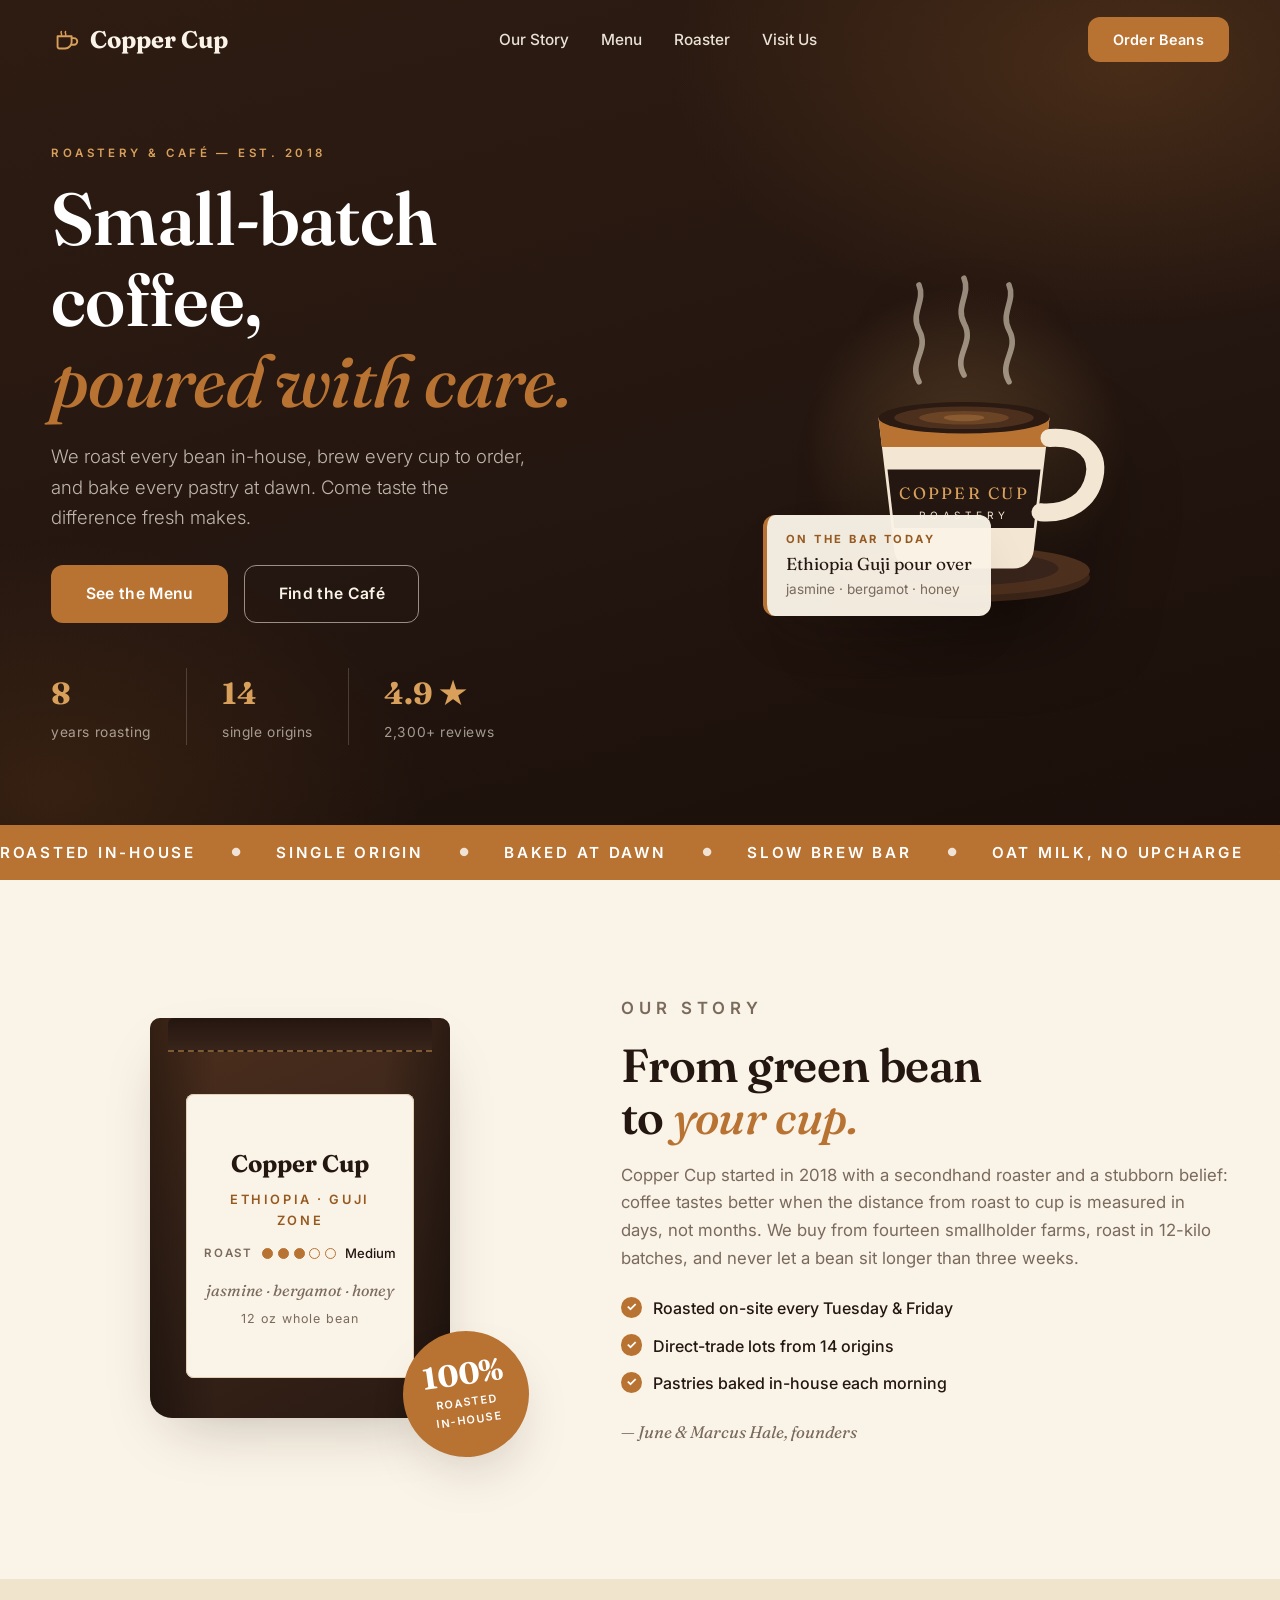
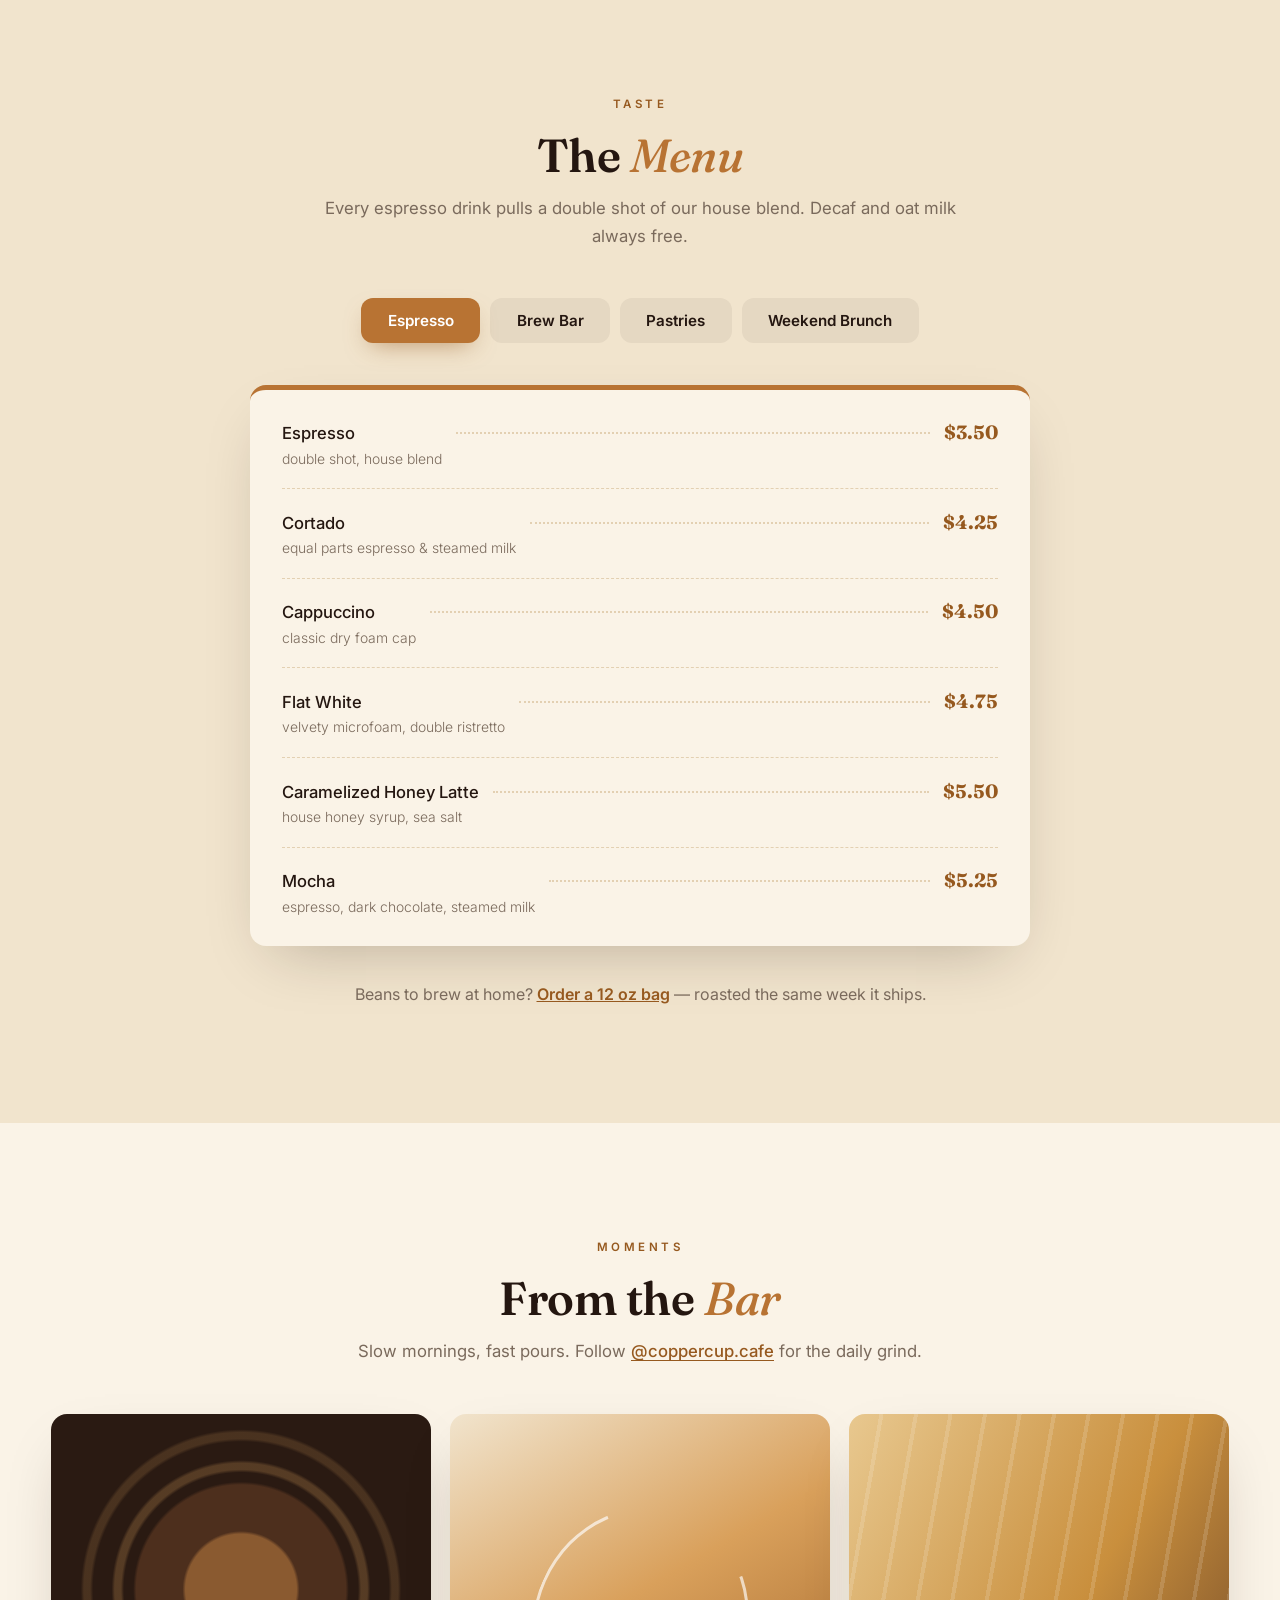
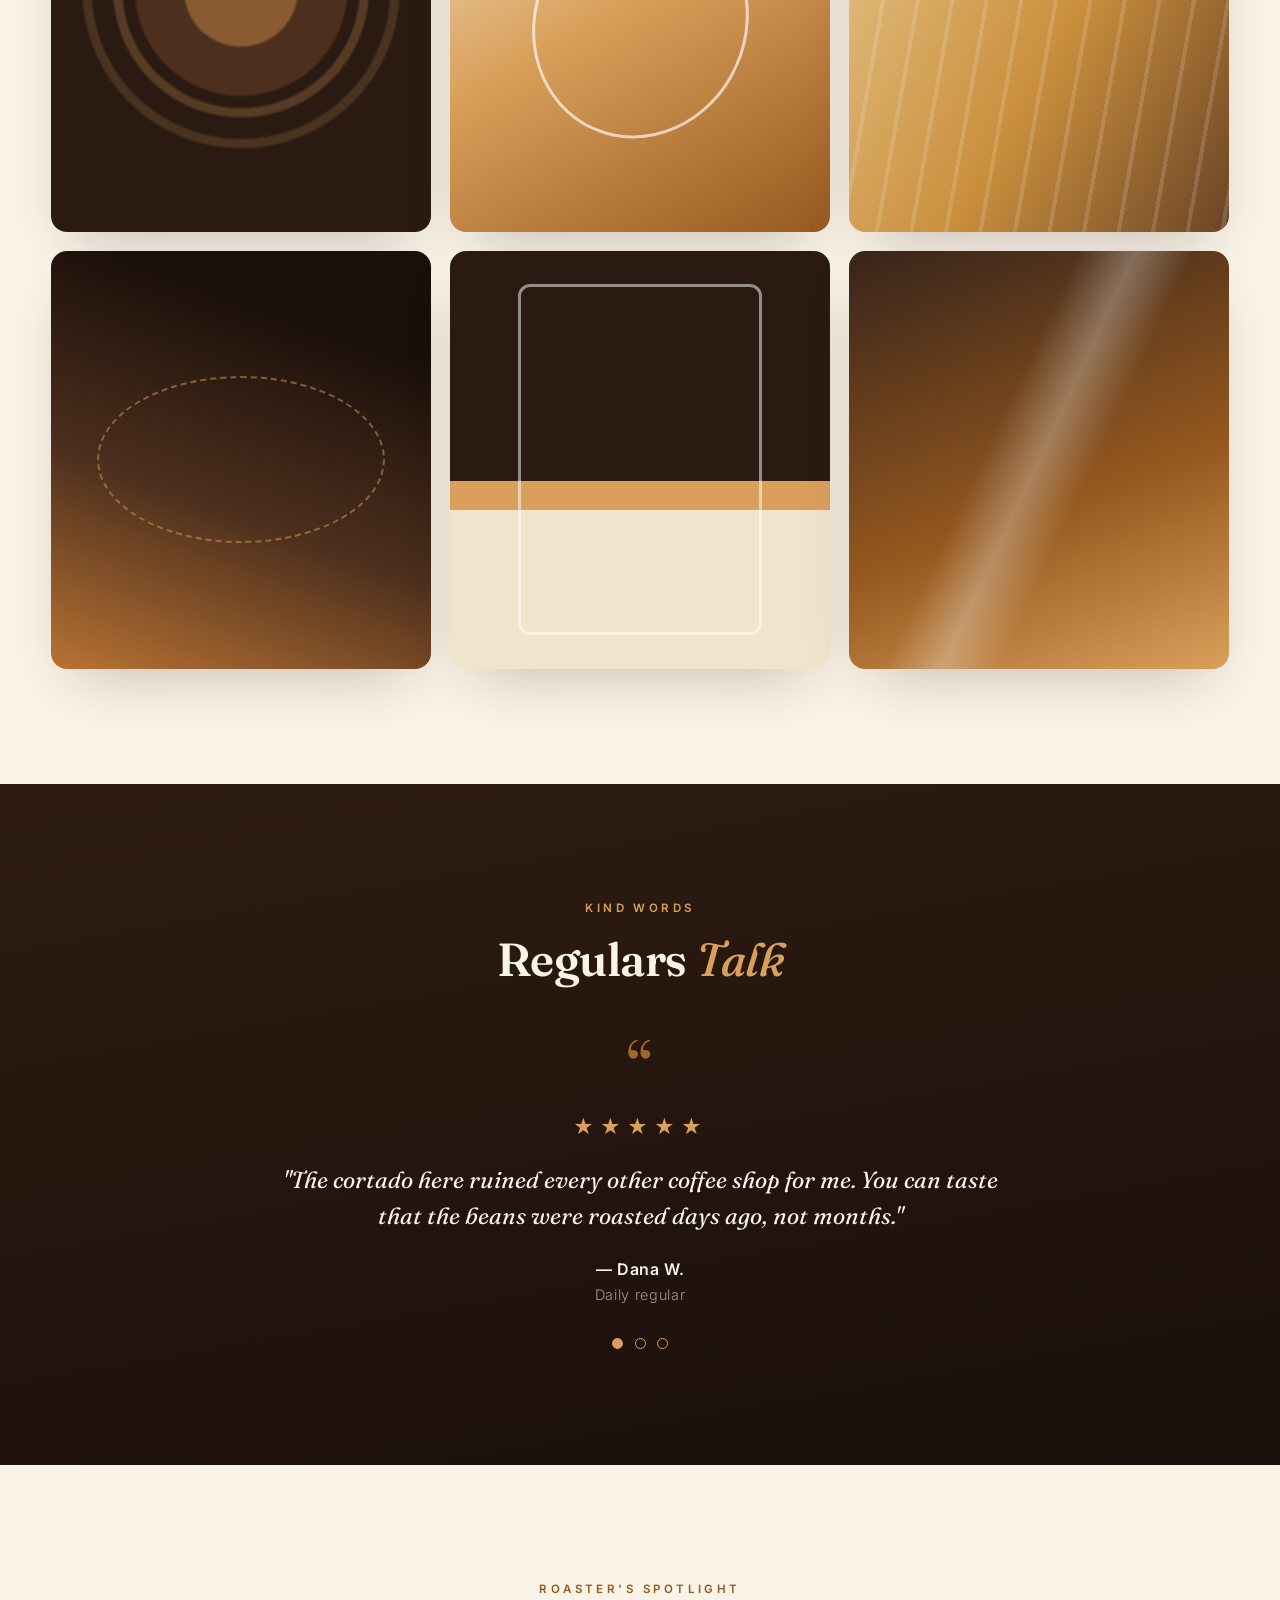
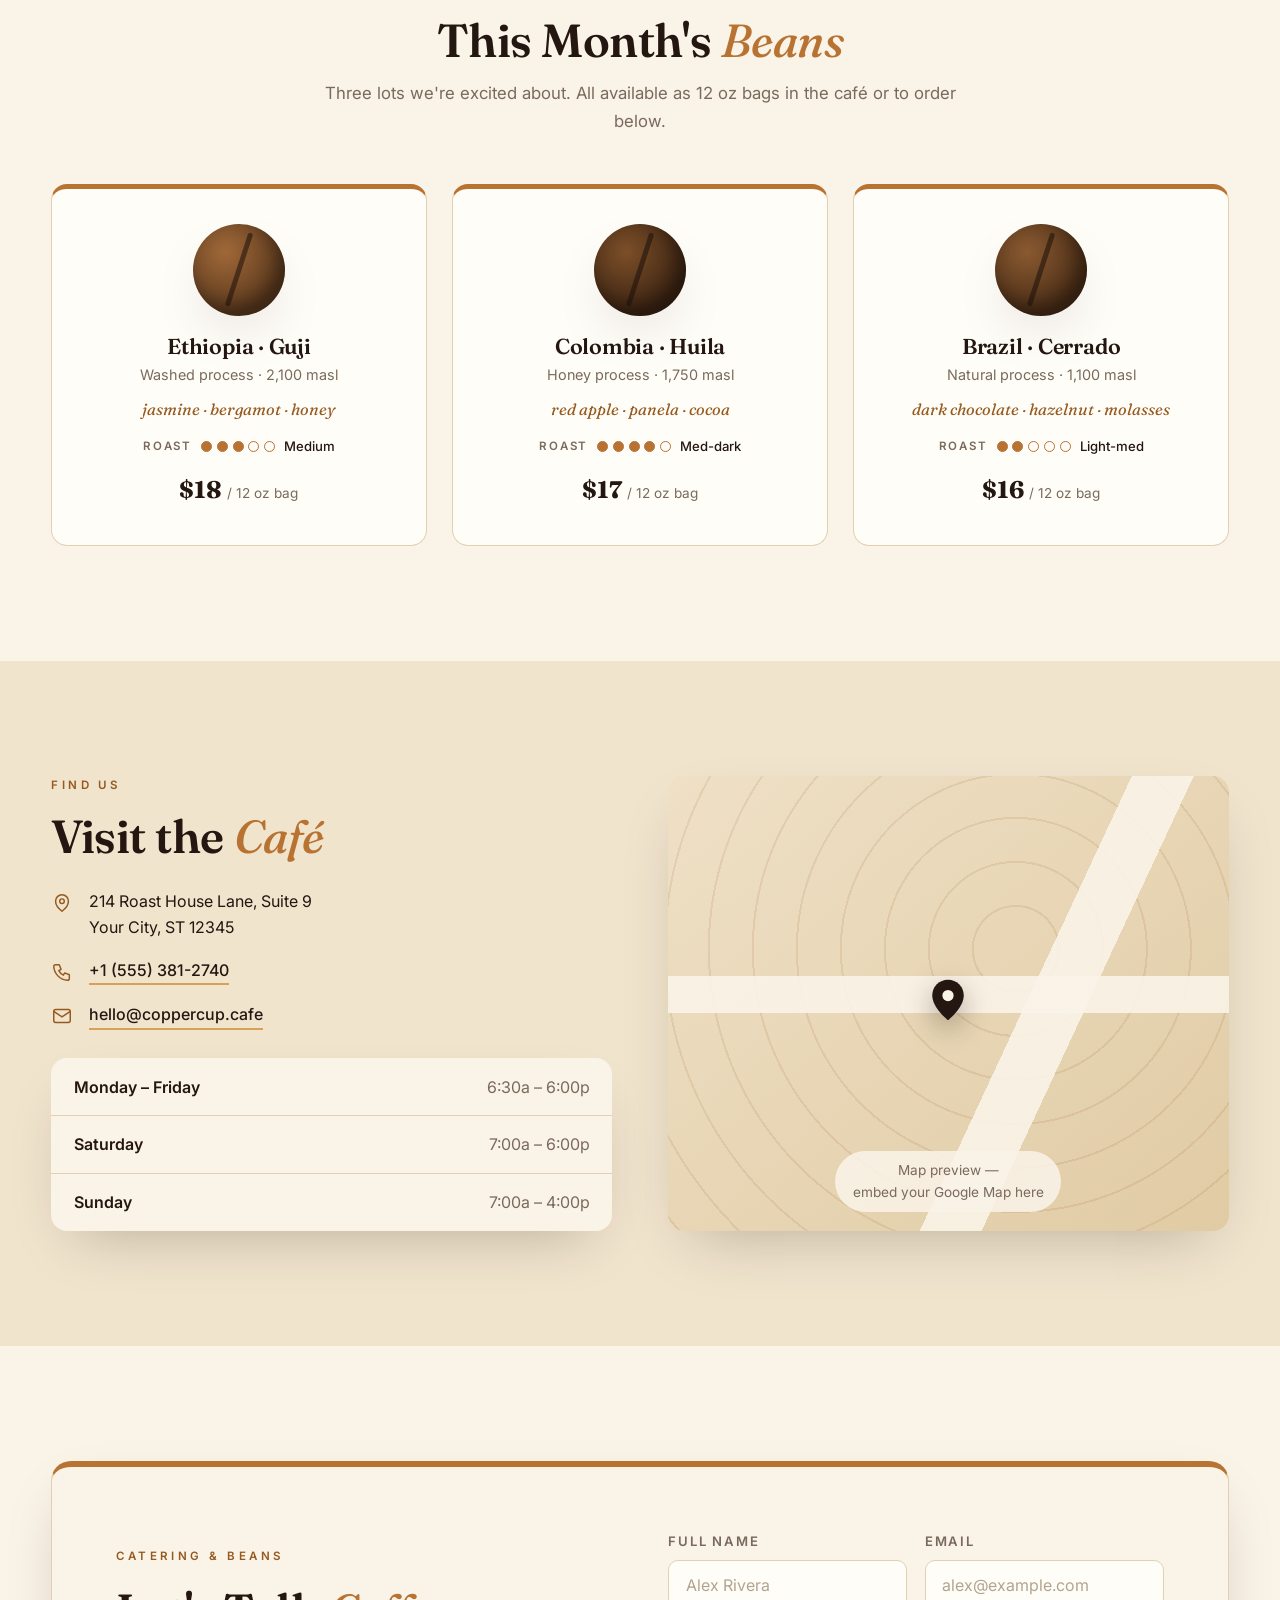
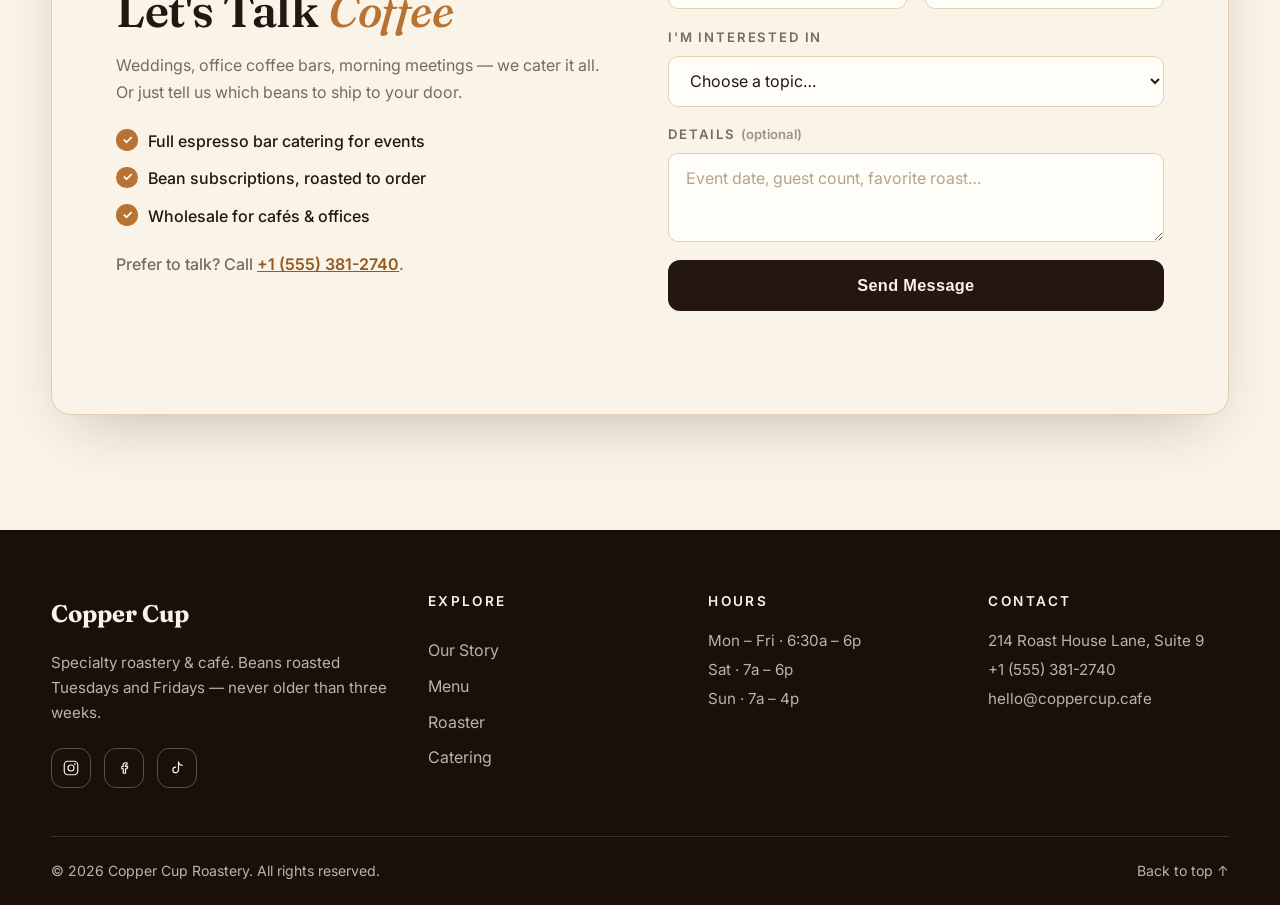
==== copper-cup/index.html @ 171ad955 "Add files via upload" ====
<!DOCTYPE html>
<html lang="en">
<head>
  <meta charset="UTF-8">
  <meta name="viewport" content="width=device-width, initial-scale=1.0">
  <title>Copper Cup — Specialty Coffee Roasters</title>
  <meta name="description" content="Copper Cup — small-batch roasted coffee, slow brew bar, and fresh pastries. Visit us downtown or order beans to brew at home.">

  <!-- ============================================================
       ★ COPPER CUP TEMPLATE — QUICK CUSTOMIZATION ★
       ------------------------------------------------------------
       1. CAFÉ NAME ......: search for "Copper Cup" and replace
       2. PHONE ..........: search for "+1 (555) 381-2740"
       3. EMAIL ..........: search for "hello@coppercup.cafe"
       4. ADDRESS ........: search for "214 Roast House Lane"
       5. HOURS ..........: edit the "Visit Us" section below
       6. MENU & PRICES ..: edit the "Menu" section below
       7. COLORS & FONTS .: edit the :root variables in styles.css
       8. CONTACT FORM ...: point the form to Formspree/Basin —
                           see the comment above the <form> tag
       ============================================================ -->

  <link rel="preconnect" href="https://fonts.googleapis.com">
  <link rel="preconnect" href="https://fonts.gstatic.com" crossorigin>
  <link href="https://fonts.googleapis.com/css2?family=Fraunces:ital,opsz,wght@0,9..144,400;0,9..144,500;0,9..144,600;0,9..144,700;1,9..144,400;1,9..144,500&family=Inter:wght@300;400;500;600&display=swap" rel="stylesheet">
  <link rel="stylesheet" href="styles.css">
</head>
<body>

  <!-- ======================= HEADER ======================= -->
  <header class="site-header" id="siteHeader">
    <div class="container header-inner">
      <a href="#top" class="logo" aria-label="Copper Cup home">
        <svg class="logo-mark" viewBox="0 0 32 32" fill="none" aria-hidden="true">
          <path d="M7 12h15v6a7 7 0 0 1-7 7H9a2 2 0 0 1-2-2v-11z" stroke="currentColor" stroke-width="2" stroke-linejoin="round"/>
          <path d="M22 14h2.5a3.5 3.5 0 0 1 0 7H22" stroke="currentColor" stroke-width="2" stroke-linecap="round"/>
          <path d="M11 7c-1.2 1.4 1.2 2.4 0 3.8M15.5 7c-1.2 1.4 1.2 2.4 0 3.8" stroke="currentColor" stroke-width="1.6" stroke-linecap="round"/>
        </svg>
        <span>Copper Cup</span>
      </a>
      <nav class="main-nav" aria-label="Primary">
        <a href="#story">Our Story</a>
        <a href="#menu">Menu</a>
        <a href="#roast">Roaster</a>
        <a href="#visit">Visit Us</a>
      </nav>
      <div class="header-actions">
        <a class="btn btn-small btn-copper" href="#catering">Order Beans</a>
        <button class="nav-toggle" id="navToggle" aria-label="Open menu" aria-expanded="false">
          <span></span><span></span><span></span>
        </button>
      </div>
    </div>
    <nav class="mobile-nav" id="mobileNav" aria-label="Mobile">
      <a href="#story">Our Story</a>
      <a href="#menu">Menu</a>
      <a href="#roast">Roaster</a>
      <a href="#visit">Visit Us</a>
      <a class="btn btn-copper" href="#catering">Order Beans</a>
    </nav>
  </header>

  <main id="top">

    <!-- ======================= HERO ======================= -->
    <section class="hero">
      <div class="container hero-grid">
        <div class="hero-copy reveal">
          <p class="eyebrow">Roastery &amp; Café — Est. 2018</p>
          <h1>Small-batch coffee,<br><em>poured with care.</em></h1>
          <p class="lede">We roast every bean in-house, brew every cup to order, and bake every pastry at dawn. Come taste the difference fresh makes.</p>
          <div class="hero-ctas">
            <a class="btn btn-copper" href="#menu">See the Menu</a>
            <a class="btn btn-outline" href="#visit">Find the Café</a>
          </div>
          <ul class="hero-stats">
            <li><strong>8</strong><span>years roasting</span></li>
            <li><strong>14</strong><span>single origins</span></li>
            <li><strong>4.9 ★</strong><span>2,300+ reviews</span></li>
          </ul>
        </div>
        <div class="hero-visual reveal" aria-hidden="true">
          <div class="cup-stage">
            <div class="cup-glow"></div>
            <svg class="cup-svg" viewBox="0 0 320 340" fill="none">
              <!-- steam -->
              <g class="steam" stroke="#f3e7d3" stroke-width="5" stroke-linecap="round" opacity="0.55">
                <path class="steam-1" d="M120 118 c -10 -18 10 -28 0 -46 c -8 -15 6 -26 0 -40"/>
                <path class="steam-2" d="M160 112 c -10 -18 10 -28 0 -46 c -8 -15 6 -26 0 -40"/>
                <path class="steam-3" d="M200 118 c -10 -18 10 -28 0 -46 c -8 -15 6 -26 0 -40"/>
              </g>
              <!-- saucer -->
              <ellipse cx="160" cy="292" rx="112" ry="22" fill="#3a2417"/>
              <ellipse cx="160" cy="286" rx="112" ry="22" fill="#4d2f1d"/>
              <ellipse cx="160" cy="284" rx="84" ry="15" fill="#38241a"/>
              <!-- cup body -->
              <path d="M84 150 h152 l-14 118 a18 18 0 0 1 -18 16 h-88 a18 18 0 0 1 -18 -16 z" fill="#f3e7d3"/>
              <path d="M84 150 h152 l-3 26 h-146 z" fill="#b87333"/>
              <!-- cup sleeve label -->
              <path d="M92 196 h136 l-6 52 h-124 z" fill="#241610"/>
              <text x="160" y="222" text-anchor="middle" fill="#d9a05b" font-family="Fraunces, serif" font-size="14.5" letter-spacing="2">COPPER CUP</text>
              <text x="160" y="240" text-anchor="middle" fill="#f3e7d3" font-family="Inter, sans-serif" font-size="9" letter-spacing="4">ROASTERY</text>
              <!-- handle -->
              <path d="M236 168 c 30 -2 44 14 40 34 c -4 22 -24 34 -48 32" stroke="#f3e7d3" stroke-width="16" stroke-linecap="round"/>
              <!-- coffee surface -->
              <ellipse cx="160" cy="150" rx="76" ry="14" fill="#2a1a12"/>
              <ellipse cx="160" cy="150" rx="62" ry="10" fill="#4d2f1d"/>
              <ellipse cx="160" cy="150" rx="40" ry="6" fill="#6b4426"/>
              <ellipse cx="160" cy="150" rx="18" ry="3" fill="#8a5a30"/>
            </svg>
            <div class="cup-card">
              <p class="cup-card-title">On the bar today</p>
              <p class="cup-card-text">Ethiopia Guji pour over<br><span>jasmine · bergamot · honey</span></p>
            </div>
          </div>
        </div>
      </div>
    </section>

    <!-- ======================= MARQUEE ======================= -->
    <div class="marquee" aria-hidden="true">
      <div class="marquee-track">
        <span>Roasted In-House</span><i>●</i><span>Single Origin</span><i>●</i><span>Baked at Dawn</span><i>●</i><span>Slow Brew Bar</span><i>●</i><span>Oat Milk, No Upcharge</span><i>●</i><span>Free Wi-Fi</span><i>●</i>
        <span>Roasted In-House</span><i>●</i><span>Single Origin</span><i>●</i><span>Baked at Dawn</span><i>●</i><span>Slow Brew Bar</span><i>●</i><span>Oat Milk, No Upcharge</span><i>●</i><span>Free Wi-Fi</span><i>●</i>
      </div>
    </div>

    <!-- ======================= STORY ======================= -->
    <section class="section story" id="story">
      <div class="container story-grid">
        <div class="story-visual reveal" aria-hidden="true">
          <!-- Pure-CSS coffee bag -->
          <div class="bag">
            <div class="bag-fold"></div>
            <div class="bag-label">
              <p class="bag-brand">Copper Cup</p>
              <p class="bag-origin">Ethiopia · Guji Zone</p>
              <div class="roast-meter" aria-hidden="true">
                <span class="rm-label">Roast</span>
                <span class="rm-dots"><i class="on"></i><i class="on"></i><i class="on"></i><i></i><i></i></span>
                <span class="rm-value">Medium</span>
              </div>
              <p class="bag-notes">jasmine · bergamot · honey</p>
              <p class="bag-weight">12 oz whole bean</p>
            </div>
          </div>
          <div class="story-stamp">
            <span class="stamp-num">100%</span>
            <span class="stamp-text">roasted<br>in-house</span>
          </div>
        </div>
        <div class="story-copy reveal">
          <p class="eyebrow">Our Story</p>
          <h2>From green bean<br>to <em>your cup.</em></h2>
          <p>Copper Cup started in 2018 with a secondhand roaster and a stubborn belief: coffee tastes better when the distance from roast to cup is measured in days, not months. We buy from fourteen smallholder farms, roast in 12-kilo batches, and never let a bean sit longer than three weeks.</p>
          <ul class="check-list">
            <li>Roasted on-site every Tuesday &amp; Friday</li>
            <li>Direct-trade lots from 14 origins</li>
            <li>Pastries baked in-house each morning</li>
          </ul>
          <p class="signature">— June &amp; Marcus Hale, founders</p>
        </div>
      </div>
    </section>

    <!-- ======================= MENU ======================= -->
    <section class="section menu" id="menu">
      <div class="container">
        <div class="section-head reveal">
          <p class="eyebrow">Taste</p>
          <h2>The <em>Menu</em></h2>
          <p class="section-sub">Every espresso drink pulls a double shot of our house blend. Decaf and oat milk always free.</p>
        </div>

        <div class="tabs reveal" role="tablist" aria-label="Menu categories">
          <button class="tab active" role="tab" aria-selected="true" data-tab="espresso">Espresso</button>
          <button class="tab" role="tab" aria-selected="false" data-tab="brew">Brew Bar</button>
          <button class="tab" role="tab" aria-selected="false" data-tab="pastries">Pastries</button>
          <button class="tab" role="tab" aria-selected="false" data-tab="brunch">Weekend Brunch</button>
        </div>

        <div class="tab-panels reveal">
          <div class="tab-panel active" id="panel-espresso" role="tabpanel">
            <ul class="price-list">
              <li><span class="pl-name">Espresso <small>double shot, house blend</small></span><span class="pl-dots"></span><span class="pl-price">$3.50</span></li>
              <li><span class="pl-name">Cortado <small>equal parts espresso &amp; steamed milk</small></span><span class="pl-dots"></span><span class="pl-price">$4.25</span></li>
              <li><span class="pl-name">Cappuccino <small>classic dry foam cap</small></span><span class="pl-dots"></span><span class="pl-price">$4.50</span></li>
              <li><span class="pl-name">Flat White <small>velvety microfoam, double ristretto</small></span><span class="pl-dots"></span><span class="pl-price">$4.75</span></li>
              <li><span class="pl-name">Caramelized Honey Latte <small>house honey syrup, sea salt</small></span><span class="pl-dots"></span><span class="pl-price">$5.50</span></li>
              <li><span class="pl-name">Mocha <small>espresso, dark chocolate, steamed milk</small></span><span class="pl-dots"></span><span class="pl-price">$5.25</span></li>
            </ul>
          </div>
          <div class="tab-panel" id="panel-brew" role="tabpanel">
            <ul class="price-list">
              <li><span class="pl-name">Pour Over <small>V60, single origin of the day</small></span><span class="pl-dots"></span><span class="pl-price">$5.00</span></li>
              <li><span class="pl-name">Chemex for Two <small>brewed tableside, serves two</small></span><span class="pl-dots"></span><span class="pl-price">$9.00</span></li>
              <li><span class="pl-name">Cold Brew <small>18-hour steep, served over ice</small></span><span class="pl-dots"></span><span class="pl-price">$4.75</span></li>
              <li><span class="pl-name">Nitro Cold Brew <small>cascading, creamy, no ice needed</small></span><span class="pl-dots"></span><span class="pl-price">$5.50</span></li>
              <li><span class="pl-name">French Press <small>full immersion, 12 oz</small></span><span class="pl-dots"></span><span class="pl-price">$6.00</span></li>
              <li><span class="pl-name">Espresso Tonic <small>double shot over artisan tonic</small></span><span class="pl-dots"></span><span class="pl-price">$5.75</span></li>
            </ul>
          </div>
          <div class="tab-panel" id="panel-pastries" role="tabpanel">
            <ul class="price-list">
              <li><span class="pl-name">Butter Croissant <small>laminated over three days</small></span><span class="pl-dots"></span><span class="pl-price">$3.75</span></li>
              <li><span class="pl-name">Cardamom Morning Bun <small>orange glaze</small></span><span class="pl-dots"></span><span class="pl-price">$4.50</span></li>
              <li><span class="pl-name">Espresso Brownie <small>made with today's roast</small></span><span class="pl-dots"></span><span class="pl-price">$4.25</span></li>
              <li><span class="pl-name">Banana Espresso Bread <small>toasted, salted butter</small></span><span class="pl-dots"></span><span class="pl-price">$3.50</span></li>
              <li><span class="pl-name">Ham &amp; Gruyère Croissant <small>warm from the oven</small></span><span class="pl-dots"></span><span class="pl-price">$6.25</span></li>
              <li><span class="pl-name">Seasonal Galette <small>ask what's baking today</small></span><span class="pl-dots"></span><span class="pl-price">$5.00</span></li>
            </ul>
          </div>
          <div class="tab-panel" id="panel-brunch" role="tabpanel">
            <ul class="price-list">
              <li><span class="pl-name">Shakshuka <small>baked eggs, harissa tomato, sourdough</small></span><span class="pl-dots"></span><span class="pl-price">$12.50</span></li>
              <li><span class="pl-name">Ricotta Hotcakes <small>whipped ricotta, hot honey</small></span><span class="pl-dots"></span><span class="pl-price">$11.00</span></li>
              <li><span class="pl-name">Chilaquiles <small>salsa roja, fried eggs, crema</small></span><span class="pl-dots"></span><span class="pl-price">$12.00</span></li>
              <li><span class="pl-name">Avocado Toast <small>sourdough, chili crunch, lime</small></span><span class="pl-dots"></span><span class="pl-price">$10.50</span></li>
              <li><span class="pl-name">Breakfast Burrito <small>egg, potato, cheddar, salsa</small></span><span class="pl-dots"></span><span class="pl-price">$9.75</span></li>
              <li><span class="pl-name">Granola Bowl <small>house granola, yogurt, fruit</small></span><span class="pl-dots"></span><span class="pl-price">$8.50</span></li>
            </ul>
            <p class="panel-note">Brunch served Saturday &amp; Sunday, 8a – 2p.</p>
          </div>
        </div>

        <p class="menu-note reveal">Beans to brew at home? <a href="#catering">Order a 12 oz bag</a> — roasted the same week it ships.</p>
      </div>
    </section>

    <!-- ======================= GALLERY ======================= -->
    <section class="section gallery" id="gallery">
      <div class="container">
        <div class="section-head reveal">
          <p class="eyebrow">Moments</p>
          <h2>From the <em>Bar</em></h2>
          <p class="section-sub">Slow mornings, fast pours. Follow <a href="#" class="inline-link">@coppercup.cafe</a> for the daily grind.</p>
        </div>
        <div class="gallery-grid reveal">
          <figure class="g-tile g-1"><figcaption>Pour Over</figcaption></figure>
          <figure class="g-tile g-2"><figcaption>Latte Art</figcaption></figure>
          <figure class="g-tile g-3"><figcaption>Fresh Croissants</figcaption></figure>
          <figure class="g-tile g-4"><figcaption>Roast Day</figcaption></figure>
          <figure class="g-tile g-5"><figcaption>Cold Brew</figcaption></figure>
          <figure class="g-tile g-6"><figcaption>Morning Rush</figcaption></figure>
        </div>
        <!-- TIP: replace the gradient tiles above with your own photos:
             <figure class="g-tile"><img src="images/bar-1.jpg" alt="..."><figcaption>...</figcaption></figure> -->
      </div>
    </section>

    <!-- ======================= TESTIMONIALS ======================= -->
    <section class="section reviews" id="reviews">
      <div class="container">
        <div class="section-head reveal">
          <p class="eyebrow">Kind Words</p>
          <h2>Regulars <em>Talk</em></h2>
        </div>
        <div class="slider reveal" id="reviewSlider">
          <div class="slides">
            <blockquote class="slide active">
              <div class="stars" aria-label="5 out of 5 stars">★★★★★</div>
              <p>"The cortado here ruined every other coffee shop for me. You can taste that the beans were roasted days ago, not months."</p>
              <footer>— Dana W. <span>Daily regular</span></footer>
            </blockquote>
            <blockquote class="slide">
              <div class="stars" aria-label="5 out of 5 stars">★★★★★</div>
              <p>"I wrote half my thesis at the corner table. Fast wifi, outlets everywhere, and the cardamom morning bun is a religious experience."</p>
              <footer>— Priya N. <span>Corner-table scholar</span></footer>
            </blockquote>
            <blockquote class="slide">
              <div class="stars" aria-label="5 out of 5 stars">★★★★★</div>
              <p>"Ordered beans for home and they arrived still smelling like the roastery. My V60 has never been happier."</p>
              <footer>— Marcus T. <span>Bean subscriber</span></footer>
            </blockquote>
          </div>
          <div class="slider-dots" role="tablist" aria-label="Choose review">
            <button class="dot active" data-slide="0" aria-label="Review 1"></button>
            <button class="dot" data-slide="1" aria-label="Review 2"></button>
            <button class="dot" data-slide="2" aria-label="Review 3"></button>
          </div>
        </div>
      </div>
    </section>

    <!-- ======================= ROASTER SPOTLIGHT ======================= -->
    <section class="section roast" id="roast">
      <div class="container">
        <div class="section-head reveal">
          <p class="eyebrow">Roaster's Spotlight</p>
          <h2>This Month's <em>Beans</em></h2>
          <p class="section-sub">Three lots we're excited about. All available as 12 oz bags in the café or to order below.</p>
        </div>
        <div class="roast-grid reveal">
          <article class="roast-card">
            <div class="bean b-1" aria-hidden="true"></div>
            <h3>Ethiopia · Guji</h3>
            <p class="origin">Washed process · 2,100 masl</p>
            <p class="notes">jasmine · bergamot · honey</p>
            <div class="roast-meter">
              <span class="rm-label">Roast</span>
              <span class="rm-dots"><i class="on"></i><i class="on"></i><i class="on"></i><i></i><i></i></span>
              <span class="rm-value">Medium</span>
            </div>
            <p class="bag-price">$18 <span>/ 12 oz bag</span></p>
          </article>
          <article class="roast-card">
            <div class="bean b-2" aria-hidden="true"></div>
            <h3>Colombia · Huila</h3>
            <p class="origin">Honey process · 1,750 masl</p>
            <p class="notes">red apple · panela · cocoa</p>
            <div class="roast-meter">
              <span class="rm-label">Roast</span>
              <span class="rm-dots"><i class="on"></i><i class="on"></i><i class="on"></i><i class="on"></i><i></i></span>
              <span class="rm-value">Med-dark</span>
            </div>
            <p class="bag-price">$17 <span>/ 12 oz bag</span></p>
          </article>
          <article class="roast-card">
            <div class="bean b-3" aria-hidden="true"></div>
            <h3>Brazil · Cerrado</h3>
            <p class="origin">Natural process · 1,100 masl</p>
            <p class="notes">dark chocolate · hazelnut · molasses</p>
            <div class="roast-meter">
              <span class="rm-label">Roast</span>
              <span class="rm-dots"><i class="on"></i><i class="on"></i><i></i><i></i><i></i></span>
              <span class="rm-value">Light-med</span>
            </div>
            <p class="bag-price">$16 <span>/ 12 oz bag</span></p>
          </article>
        </div>
      </div>
    </section>

    <!-- ======================= VISIT ======================= -->
    <section class="section visit" id="visit">
      <div class="container visit-grid">
        <div class="visit-info reveal">
          <p class="eyebrow">Find Us</p>
          <h2>Visit the <em>Café</em></h2>
          <ul class="contact-list">
            <li>
              <svg viewBox="0 0 24 24" fill="none" aria-hidden="true"><path d="M12 21s-7-5.5-7-11a7 7 0 1 1 14 0c0 5.5-7 11-7 11z" stroke="currentColor" stroke-width="1.6"/><circle cx="12" cy="10" r="2.5" stroke="currentColor" stroke-width="1.6"/></svg>
              <span>214 Roast House Lane, Suite 9<br>Your City, ST 12345</span>
            </li>
            <li>
              <svg viewBox="0 0 24 24" fill="none" aria-hidden="true"><path d="M5 4h4l2 5-2.5 1.5a11 11 0 0 0 5 5L15 13l5 2v4a2 2 0 0 1-2 2A16 16 0 0 1 3 6a2 2 0 0 1 2-2z" stroke="currentColor" stroke-width="1.6" stroke-linejoin="round"/></svg>
              <a href="tel:+15553812740">+1 (555) 381-2740</a>
            </li>
            <li>
              <svg viewBox="0 0 24 24" fill="none" aria-hidden="true"><rect x="3" y="5" width="18" height="14" rx="2" stroke="currentColor" stroke-width="1.6"/><path d="m3 7 9 6 9-6" stroke="currentColor" stroke-width="1.6"/></svg>
              <a href="mailto:hello@coppercup.cafe">hello@coppercup.cafe</a>
            </li>
          </ul>
          <table class="hours">
            <tbody>
              <tr><th>Monday – Friday</th><td>6:30a – 6:00p</td></tr>
              <tr><th>Saturday</th><td>7:00a – 6:00p</td></tr>
              <tr><th>Sunday</th><td>7:00a – 4:00p</td></tr>
            </tbody>
          </table>
        </div>
        <div class="visit-map reveal" aria-hidden="true">
          <!-- TO EMBED A REAL MAP: replace this div with your Google Maps embed:
               <iframe src="https://www.google.com/maps/embed?..." ...></iframe> -->
          <div class="map-faux">
            <div class="map-pin">
              <svg viewBox="0 0 24 24" fill="none"><path d="M12 21s-7-5.5-7-11a7 7 0 1 1 14 0c0 5.5-7 11-7 11z" fill="#241610"/><circle cx="12" cy="10" r="2.5" fill="#faf3e7"/></svg>
            </div>
            <p>Map preview —<br>embed your Google Map here</p>
          </div>
        </div>
      </div>
    </section>

    <!-- ======================= CATERING / CONTACT ======================= -->
    <section class="section catering" id="catering">
      <div class="container catering-card reveal">
        <div class="catering-copy">
          <p class="eyebrow">Catering &amp; Beans</p>
          <h2>Let's Talk <em>Coffee</em></h2>
          <p>Weddings, office coffee bars, morning meetings — we cater it all. Or just tell us which beans to ship to your door.</p>
          <ul class="check-list">
            <li>Full espresso bar catering for events</li>
            <li>Bean subscriptions, roasted to order</li>
            <li>Wholesale for cafés &amp; offices</li>
          </ul>
          <p class="catering-phone">Prefer to talk? Call <a href="tel:+15553812740">+1 (555) 381-2740</a>.</p>
        </div>
        <!-- TO MAKE THIS FORM SEND EMAIL: create a free form endpoint at
             https://formspree.io or https://usebasin.com, then change the
             <form> tag to: <form action="https://formspree.io/f/YOUR_ID" method="POST"> -->
        <form class="catering-form" id="cateringForm" novalidate>
          <div class="field-row">
            <div class="field">
              <label for="fName">Full name</label>
              <input id="fName" name="name" type="text" placeholder="Alex Rivera" required>
            </div>
            <div class="field">
              <label for="fEmail">Email</label>
              <input id="fEmail" name="email" type="email" placeholder="alex@example.com" required>
            </div>
          </div>
          <div class="field">
            <label for="fTopic">I'm interested in</label>
            <select id="fTopic" name="topic" required>
              <option value="" disabled selected>Choose a topic…</option>
              <option>Event catering</option>
              <option>Bean subscription</option>
              <option>Wholesale</option>
              <option>Just saying hi</option>
            </select>
          </div>
          <div class="field">
            <label for="fDetails">Details <span class="opt">(optional)</span></label>
            <textarea id="fDetails" name="details" rows="3" placeholder="Event date, guest count, favorite roast…"></textarea>
          </div>
          <button class="btn btn-espresso" type="submit">Send Message</button>
          <p class="form-msg" id="formMsg" role="status"></p>
        </form>
      </div>
    </section>

  </main>

  <!-- ======================= FOOTER ======================= -->
  <footer class="site-footer">
    <div class="container footer-grid">
      <div class="footer-brand">
        <a href="#top" class="logo"><span>Copper Cup</span></a>
        <p>Specialty roastery &amp; café. Beans roasted Tuesdays and Fridays — never older than three weeks.</p>
        <div class="socials">
          <a href="#" aria-label="Instagram"><svg viewBox="0 0 24 24" fill="none"><rect x="3" y="3" width="18" height="18" rx="5" stroke="currentColor" stroke-width="1.6"/><circle cx="12" cy="12" r="4" stroke="currentColor" stroke-width="1.6"/><circle cx="17.2" cy="6.8" r="1.2" fill="currentColor"/></svg></a>
          <a href="#" aria-label="Facebook"><svg viewBox="0 0 24 24" fill="none"><path d="M14 8h2V5h-2a3 3 0 0 0-3 3v2H9v3h2v6h3v-6h2l1-3h-3V8.5c0-.3.2-.5.5-.5z" stroke="currentColor" stroke-width="1.6" stroke-linejoin="round"/></svg></a>
          <a href="#" aria-label="TikTok"><svg viewBox="0 0 24 24" fill="none"><path d="M14 4v10.5a3.75 3.75 0 1 1-3.75-3.75" stroke="currentColor" stroke-width="1.6" stroke-linecap="round"/><path d="M14 4c.4 2.6 2 4.3 4.8 4.5" stroke="currentColor" stroke-width="1.6" stroke-linecap="round"/></svg></a>
        </div>
      </div>
      <nav class="footer-nav" aria-label="Footer">
        <h4>Explore</h4>
        <a href="#story">Our Story</a>
        <a href="#menu">Menu</a>
        <a href="#roast">Roaster</a>
        <a href="#catering">Catering</a>
      </nav>
      <div class="footer-hours">
        <h4>Hours</h4>
        <p>Mon – Fri · 6:30a – 6p<br>Sat · 7a – 6p<br>Sun · 7a – 4p</p>
      </div>
      <div class="footer-contact">
        <h4>Contact</h4>
        <p>214 Roast House Lane, Suite 9<br><a href="tel:+15553812740">+1 (555) 381-2740</a><br><a href="mailto:hello@coppercup.cafe">hello@coppercup.cafe</a></p>
      </div>
    </div>
    <div class="container footer-base">
      <p>© <span id="year">2026</span> Copper Cup Roastery. All rights reserved.</p>
      <a href="#top" class="to-top">Back to top ↑</a>
    </div>
  </footer>

  <script src="script.js"></script>
</body>
</html>
---- copper-cup/styles.css ----
/* ============================================================
   ★ COPPER CUP TEMPLATE — CUSTOMIZE HERE ★
   ------------------------------------------------------------
   Change these values to make the template yours. Everything
   on the page reads from these variables, so one edit here
   re-skins the whole site.

   --color-espresso  Dark roast brown (hero, footer, text)
   --color-cream     Page background
   --color-parchment Soft section background
   --color-copper    Accent (buttons, highlights, lines)
   --color-caramel   Secondary accent
   --font-display    Headings  (swap for any Google Font)
   --font-body       Body text (swap for any Google Font)
   ============================================================ */
:root {
  --color-espresso: #241610;
  --color-espresso-soft: #38241a;
  --color-cream: #faf3e7;
  --color-parchment: #f1e4cd;
  --color-copper: #b87333;
  --color-copper-deep: #96591f;
  --color-caramel: #d9a05b;
  --color-muted: #7a6a5c;
  --color-line: #e3d0b2;
  --font-display: "Fraunces", Georgia, serif;
  --font-body: "Inter", "Segoe UI", sans-serif;
  --radius: 16px;
  --shadow: 0 24px 60px -24px rgba(36, 22, 16, 0.28);
  --container: 1180px;
}

/* ---------- Reset & base ---------- */
*, *::before, *::after { box-sizing: border-box; margin: 0; padding: 0; }
html { scroll-behavior: smooth; }
body {
  font-family: var(--font-body);
  background: var(--color-cream);
  color: var(--color-espresso);
  line-height: 1.65;
  font-weight: 400;
  -webkit-font-smoothing: antialiased;
  overflow-x: hidden;
}
img { max-width: 100%; display: block; }
a { color: inherit; }
h1, h2, h3, h4 {
  font-family: var(--font-display);
  font-weight: 600;
  line-height: 1.1;
  letter-spacing: -0.01em;
}
h1 { font-size: clamp(2.8rem, 6vw, 4.6rem); }
h2 { font-size: clamp(2rem, 4.2vw, 2.9rem); }
h1 em, h2 em { font-style: italic; font-weight: 500; color: var(--color-copper); }
.container { width: min(var(--container), 92%); margin-inline: auto; }
.section { padding: clamp(4.5rem, 9vw, 7.5rem) 0; }
.eyebrow {
  text-transform: uppercase;
  letter-spacing: 0.3em;
  font-size: 0.72rem;
  font-weight: 600;
  color: var(--color-copper-deep);
  margin-bottom: 1rem;
}
.section-head { text-align: center; max-width: 640px; margin: 0 auto 3rem; }
.section-sub { color: var(--color-muted); margin-top: 0.9rem; font-size: 1.05rem; }
.inline-link { color: var(--color-copper-deep); font-weight: 500; text-decoration: underline; text-underline-offset: 3px; }

/* ---------- Buttons ---------- */
.btn {
  display: inline-block;
  padding: 0.95rem 2.1rem;
  border-radius: 12px;
  font-weight: 600;
  font-size: 0.98rem;
  letter-spacing: 0.02em;
  text-decoration: none;
  border: 1px solid transparent;
  cursor: pointer;
  transition: transform 0.25s ease, box-shadow 0.25s ease, background 0.25s ease, color 0.25s ease;
}
.btn-copper { background: var(--color-copper); color: #fff; }
.btn-copper:hover { background: var(--color-copper-deep); transform: translateY(-2px); box-shadow: var(--shadow); }
.btn-espresso { background: var(--color-espresso); color: var(--color-cream); width: 100%; font-size: 1.02rem; }
.btn-espresso:hover { background: var(--color-copper-deep); transform: translateY(-2px); box-shadow: var(--shadow); }
.btn-outline { border-color: rgba(250, 243, 231, 0.55); color: var(--color-cream); background: transparent; }
.btn-outline:hover { background: rgba(250, 243, 231, 0.12); transform: translateY(-2px); }
.btn-small { padding: 0.62rem 1.5rem; font-size: 0.9rem; }

/* ---------- Reveal on scroll ---------- */
.reveal { opacity: 0; transform: translateY(26px); transition: opacity 0.8s ease, transform 0.8s ease; }
.reveal.visible { opacity: 1; transform: none; }
@media (prefers-reduced-motion: reduce) {
  .reveal { opacity: 1; transform: none; transition: none; }
  .steam-1, .steam-2, .steam-3 { animation: none; }
  html { scroll-behavior: auto; }
}

/* ---------- Header ---------- */
.site-header {
  position: fixed; inset: 0 0 auto 0; z-index: 100;
  transition: background 0.3s ease, box-shadow 0.3s ease;
}
.site-header.scrolled { background: rgba(36, 22, 16, 0.96); backdrop-filter: blur(10px); box-shadow: 0 8px 28px -12px rgba(0,0,0,.5); }
.site-header .logo { color: var(--color-cream); }
.site-header .main-nav a { color: var(--color-cream); }
.header-inner { display: flex; align-items: center; justify-content: space-between; padding: 1.05rem 0; }
.logo { display: inline-flex; align-items: center; gap: 0.55rem; text-decoration: none; font-family: var(--font-display); font-size: 1.5rem; font-weight: 700; }
.logo-mark { width: 30px; height: 30px; color: var(--color-caramel); }
.main-nav { display: flex; gap: 2rem; }
.main-nav a { text-decoration: none; font-size: 0.96rem; font-weight: 500; position: relative; opacity: 0.92; }
.main-nav a::after { content: ""; position: absolute; left: 0; bottom: -5px; width: 0; height: 2px; background: var(--color-caramel); transition: width 0.3s ease; }
.main-nav a:hover::after { width: 100%; }
.header-actions { display: flex; align-items: center; gap: 1rem; }
.nav-toggle { display: none; background: none; border: 0; cursor: pointer; padding: 0.4rem; }
.nav-toggle span { display: block; width: 24px; height: 2px; background: var(--color-cream); margin: 5px 0; transition: 0.3s; }
.mobile-nav {
  display: none; flex-direction: column; gap: 0.4rem;
  background: var(--color-espresso); padding: 1rem 4% 1.6rem;
  border-top: 1px solid rgba(250,243,231,.14);
}
.mobile-nav a:not(.btn) { color: var(--color-cream); text-decoration: none; padding: 0.7rem 0; font-size: 1.05rem; border-bottom: 1px solid rgba(250,243,231,.12); }
.mobile-nav .btn { margin-top: 0.8rem; text-align: center; }
.mobile-nav.open { display: flex; }
.nav-toggle.open span:nth-child(1) { transform: translateY(7px) rotate(45deg); }
.nav-toggle.open span:nth-child(2) { opacity: 0; }
.nav-toggle.open span:nth-child(3) { transform: translateY(-7px) rotate(-45deg); }

/* ---------- Hero (dark roast) ---------- */
.hero {
  background:
    radial-gradient(760px 440px at 88% 8%, rgba(184, 115, 51, 0.22), transparent 60%),
    radial-gradient(620px 420px at 4% 96%, rgba(150, 89, 31, 0.18), transparent 60%),
    linear-gradient(165deg, #2e1c12 0%, #241610 55%, #1a0f0a 100%);
  color: var(--color-cream);
  padding: 9rem 0 5rem;
  position: relative;
  overflow: hidden;
}
.hero-grid { display: grid; grid-template-columns: 1.05fr 0.95fr; gap: 4rem; align-items: center; position: relative; }
.hero .eyebrow { color: var(--color-caramel); }
.hero h1 { margin: 0.4rem 0 1.2rem; color: #fff; }
.lede { font-size: 1.16rem; color: rgba(250, 243, 231, 0.72); max-width: 30rem; font-weight: 300; }
.hero-ctas { display: flex; gap: 1rem; margin: 2rem 0 2.8rem; flex-wrap: wrap; }
.hero-stats { display: flex; gap: 0; list-style: none; }
.hero-stats li { padding: 0 2.2rem; border-left: 1px solid rgba(250, 243, 231, 0.18); }
.hero-stats li:first-child { padding-left: 0; border-left: 0; }
.hero-stats strong { display: block; font-family: var(--font-display); font-size: 1.9rem; font-weight: 700; color: var(--color-caramel); }
.hero-stats span { font-size: 0.86rem; color: rgba(250, 243, 231, 0.6); letter-spacing: 0.04em; }

.hero-visual { display: flex; justify-content: center; }
.cup-stage { position: relative; width: min(360px, 92%); }
.cup-glow {
  position: absolute; inset: -8% -14%; pointer-events: none;
  background: radial-gradient(closest-side, rgba(217, 160, 91, 0.28), transparent 70%);
}
.cup-svg { position: relative; width: 100%; height: auto; filter: drop-shadow(0 30px 40px rgba(0,0,0,.45)); }
.steam-1 { animation: steamRise 3.4s ease-in-out infinite; }
.steam-2 { animation: steamRise 3.4s ease-in-out 0.7s infinite; }
.steam-3 { animation: steamRise 3.4s ease-in-out 1.4s infinite; }
@keyframes steamRise {
  0%, 100% { opacity: 0.15; transform: translateY(6px); }
  50% { opacity: 0.6; transform: translateY(-8px); }
}
.cup-card {
  position: absolute; left: -6%; bottom: 6%;
  background: rgba(250, 243, 231, 0.96);
  color: var(--color-espresso);
  border-radius: 12px; padding: 0.95rem 1.2rem;
  box-shadow: var(--shadow); border-left: 4px solid var(--color-copper);
  max-width: 230px;
}
.cup-card-title { font-size: 0.7rem; text-transform: uppercase; letter-spacing: 0.22em; color: var(--color-copper-deep); font-weight: 700; }
.cup-card-text { font-family: var(--font-display); font-size: 1.08rem; margin-top: 0.25rem; line-height: 1.4; }
.cup-card-text span { font-family: var(--font-body); font-size: 0.85rem; color: var(--color-muted); }

/* ---------- Marquee ---------- */
.marquee { background: var(--color-copper); color: #fff; overflow: hidden; padding: 0.95rem 0; }
.marquee-track { display: flex; gap: 2.2rem; width: max-content; animation: marquee 28s linear infinite; align-items: center; }
.marquee-track span { font-size: 0.95rem; font-weight: 600; text-transform: uppercase; letter-spacing: 0.18em; white-space: nowrap; }
.marquee-track i { font-style: normal; font-size: 0.7rem; opacity: 0.8; }
@keyframes marquee { to { transform: translateX(-50%); } }

/* ---------- Story ---------- */
.story-grid { display: grid; grid-template-columns: 0.9fr 1.1fr; gap: 4.5rem; align-items: center; }
.story-visual { position: relative; display: flex; justify-content: center; padding: 1rem 0 2.4rem; }
/* Pure-CSS coffee bag */
.bag {
  width: min(300px, 84%); aspect-ratio: 300/400; position: relative;
  background: linear-gradient(155deg, #4d2f1d 0%, #38241a 55%, #2a1a12 100%);
  border-radius: 10px 10px 22px 22px;
  box-shadow: var(--shadow);
}
.bag::before { /* side gusset shading */
  content: ""; position: absolute; inset: 0; border-radius: inherit;
  background: linear-gradient(90deg, rgba(0,0,0,.35), transparent 22%, transparent 78%, rgba(0,0,0,.35));
}
.bag-fold {
  position: absolute; top: 0; left: 6%; right: 6%; height: 34px;
  background: linear-gradient(#241610, #38241a);
  border-radius: 6px 6px 0 0;
  border-bottom: 2px dashed rgba(217, 160, 91, 0.5);
}
.bag-label {
  position: absolute; top: 19%; left: 12%; right: 12%; bottom: 10%;
  background: var(--color-cream); border-radius: 8px;
  display: flex; flex-direction: column; align-items: center; justify-content: center;
  text-align: center; padding: 1.2rem; gap: 0.35rem;
  box-shadow: inset 0 0 0 1px var(--color-line);
}
.bag-brand { font-family: var(--font-display); font-weight: 700; font-size: 1.5rem; color: var(--color-espresso); }
.bag-origin { font-size: 0.8rem; text-transform: uppercase; letter-spacing: 0.2em; color: var(--color-copper-deep); font-weight: 600; }
.bag-notes { font-family: var(--font-display); font-style: italic; font-size: 1rem; color: var(--color-muted); }
.bag-weight { font-size: 0.78rem; color: var(--color-muted); letter-spacing: 0.08em; }
.story-stamp {
  position: absolute; bottom: 0; right: 4%;
  background: var(--color-copper); color: #fff;
  border-radius: 50%; width: 126px; height: 126px;
  display: flex; flex-direction: column; align-items: center; justify-content: center;
  box-shadow: var(--shadow); transform: rotate(-8deg);
}
.stamp-num { font-family: var(--font-display); font-size: 1.9rem; font-weight: 700; line-height: 1; }
.stamp-text { font-size: 0.68rem; text-transform: uppercase; letter-spacing: 0.14em; text-align: center; margin-top: 0.3rem; font-weight: 600; }
.story-copy h2 { margin-bottom: 1.2rem; }
.story-copy p { color: var(--color-muted); margin-bottom: 1.1rem; font-size: 1.05rem; }

/* Roast meter (shared: story bag + roast cards) */
.roast-meter { display: flex; align-items: center; gap: 0.55rem; margin: 0.4rem 0; }
.rm-label { font-size: 0.72rem; text-transform: uppercase; letter-spacing: 0.16em; color: var(--color-muted); font-weight: 600; }
.rm-dots { display: inline-flex; gap: 0.3rem; }
.rm-dots i { width: 11px; height: 11px; border-radius: 50%; border: 1.5px solid var(--color-copper); }
.rm-dots i.on { background: var(--color-copper); }
.rm-value { font-size: 0.82rem; font-weight: 500; color: var(--color-espresso); }

.check-list { list-style: none; margin: 1.4rem 0; display: grid; gap: 0.7rem; }
.check-list li { position: relative; padding-left: 2rem; font-weight: 500; }
.check-list li::before {
  content: "✓"; position: absolute; left: 0; top: 0.1rem;
  width: 1.35rem; height: 1.35rem; border-radius: 50%;
  background: var(--color-copper); color: #fff;
  display: inline-flex; align-items: center; justify-content: center;
  font-size: 0.78rem; font-weight: 700;
}
.signature { font-family: var(--font-display); font-style: italic; font-size: 1.25rem; color: var(--color-espresso); }

/* ---------- Menu ---------- */
.menu { background: var(--color-parchment); }
.tabs { display: flex; justify-content: center; gap: 0.6rem; flex-wrap: wrap; margin-bottom: 2.6rem; }
.tab {
  font-family: var(--font-body); font-size: 0.95rem; font-weight: 600;
  padding: 0.75rem 1.6rem; border-radius: 12px; cursor: pointer;
  border: 1.5px solid transparent; background: rgba(36, 22, 16, 0.06); color: var(--color-espresso);
  transition: all 0.25s ease;
}
.tab:hover { background: rgba(36, 22, 16, 0.12); }
.tab.active { background: var(--color-copper); color: #fff; box-shadow: 0 10px 24px -10px rgba(150, 89, 31, 0.6); }
.tab-panels { max-width: 780px; margin: 0 auto; }
.tab-panel { display: none; }
.tab-panel.active { display: block; animation: fadeUp 0.45s ease; }
@keyframes fadeUp { from { opacity: 0; transform: translateY(14px); } to { opacity: 1; transform: none; } }
.price-list { list-style: none; background: var(--color-cream); border-radius: var(--radius); padding: 0.6rem 2rem; box-shadow: var(--shadow); border-top: 5px solid var(--color-copper); }
.price-list li { display: flex; align-items: baseline; gap: 0.9rem; padding: 1.1rem 0; border-bottom: 1px dashed var(--color-line); }
.price-list li:last-child { border-bottom: 0; }
.pl-name { font-weight: 500; font-size: 1.04rem; }
.pl-name small { display: block; font-weight: 300; color: var(--color-muted); font-size: 0.87rem; }
.pl-dots { flex: 1; border-bottom: 2px dotted var(--color-line); transform: translateY(-5px); min-width: 2rem; }
.pl-price { font-family: var(--font-display); font-weight: 700; font-size: 1.2rem; color: var(--color-copper-deep); white-space: nowrap; }
.panel-note { text-align: center; margin-top: 1.4rem; color: var(--color-muted); font-size: 0.95rem; font-style: italic; }
.menu-note { text-align: center; margin-top: 2.2rem; color: var(--color-muted); }
.menu-note a { color: var(--color-copper-deep); font-weight: 600; }

/* ---------- Gallery ---------- */
.gallery-grid { display: grid; grid-template-columns: repeat(3, 1fr); gap: 1.2rem; }
.g-tile {
  position: relative; aspect-ratio: 1/1.1; border-radius: var(--radius);
  overflow: hidden; cursor: pointer; box-shadow: var(--shadow);
  transition: transform 0.35s ease;
}
.g-tile:hover { transform: translateY(-6px) scale(1.015); }
.g-tile::after {
  content: ""; position: absolute; inset: 0;
  background: linear-gradient(to top, rgba(26, 15, 10, 0.6), transparent 55%);
  opacity: 0; transition: opacity 0.35s ease;
}
.g-tile:hover::after { opacity: 1; }
.g-tile figcaption {
  position: absolute; left: 1.2rem; bottom: 1.1rem; z-index: 2;
  color: #fff; font-family: var(--font-display); font-size: 1.25rem; font-style: italic;
  opacity: 0; transform: translateY(10px); transition: all 0.35s ease;
}
.g-tile:hover figcaption { opacity: 1; transform: none; }
/* Original coffee-inspired gradient artwork — swap any tile for a real photo (see HTML comment) */
.g-1 { background: radial-gradient(circle at 50% 42%, #8a5a30 0 18%, #4d2f1d 19% 34%, #2a1a12 35% 100%); } /* top-down pour */
.g-1::before { content: ""; position: absolute; inset: 0; background: radial-gradient(circle at 50% 42%, transparent 38%, rgba(217,160,91,.25) 39% 41%, transparent 42%), radial-gradient(circle at 50% 42%, transparent 48%, rgba(217,160,91,.18) 49% 51%, transparent 52%); }
.g-2 { background: linear-gradient(150deg, #f1e4cd 0%, #d9a05b 45%, #96591f 100%); } /* latte art swirl */
.g-2::before { content: ""; position: absolute; inset: 22%; border-radius: 50%; border: 3px solid rgba(255,255,255,.65); border-top-color: transparent; transform: rotate(24deg); }
.g-3 { background: linear-gradient(120deg, #e8c88f, #c98f3d 55%, #6b4426); } /* croissant layers */
.g-3::before { content: ""; position: absolute; inset: 0; background: repeating-linear-gradient(100deg, transparent 0 30px, rgba(255,255,255,.14) 30px 34px); }
.g-4 { background: linear-gradient(200deg, #1a0f0a 20%, #4d2f1d 60%, #b87333); } /* roaster drum */
.g-4::before { content: ""; position: absolute; inset: 30% 12%; border-radius: 50%; border: 2px dashed rgba(217,160,91,.5); animation: spin 14s linear infinite; }
@keyframes spin { to { transform: rotate(360deg); } }
.g-5 { background: linear-gradient(180deg, #2a1a12 0 55%, #d9a05b 55% 62%, #f1e4cd 62% 100%); } /* cold brew glass */
.g-5::before { content: ""; position: absolute; left: 18%; right: 18%; top: 8%; bottom: 8%; border: 3px solid rgba(255,255,255,.5); border-radius: 12px; }
.g-6 { background: linear-gradient(160deg, #38241a, #96591f 60%, #d9a05b); } /* morning light */
.g-6::before { content: ""; position: absolute; inset: 0; background: linear-gradient(115deg, transparent 40%, rgba(255,255,255,.28) 50%, transparent 60%); }

/* ---------- Reviews ---------- */
.reviews { background: linear-gradient(170deg, #2e1c12, #1a0f0a); color: var(--color-cream); }
.reviews .eyebrow { color: var(--color-caramel); }
.reviews h2 em { color: var(--color-caramel); }
.slider { max-width: 720px; margin: 0 auto; text-align: center; }
.slides { position: relative; min-height: 250px; }
.slide { position: absolute; inset: 0; opacity: 0; transform: translateY(14px); transition: opacity 0.5s ease, transform 0.5s ease; pointer-events: none; }
.slide.active { opacity: 1; transform: none; pointer-events: auto; position: relative; }
.slide::before { content: "\201C"; display: block; font-family: var(--font-display); font-size: 4.5rem; line-height: 1; color: var(--color-copper); opacity: 0.85; margin-bottom: 0.4rem; }
.stars { color: var(--color-caramel); font-size: 1.25rem; letter-spacing: 0.3em; margin-bottom: 1.1rem; }
.slide p { font-family: var(--font-display); font-size: clamp(1.15rem, 2.4vw, 1.45rem); font-style: italic; line-height: 1.55; }
.slide footer { margin-top: 1.4rem; font-weight: 600; letter-spacing: 0.04em; }
.slide footer span { display: block; font-weight: 300; color: rgba(250, 243, 231, 0.6); font-size: 0.9rem; }
.slider-dots { display: flex; justify-content: center; gap: 0.7rem; margin-top: 2rem; }
.dot { width: 11px; height: 11px; border-radius: 50%; border: 1.5px solid var(--color-caramel); background: transparent; cursor: pointer; padding: 0; transition: background 0.3s; }
.dot.active { background: var(--color-caramel); }

/* ---------- Roaster spotlight ---------- */
.roast-grid { display: grid; grid-template-columns: repeat(3, 1fr); gap: 1.6rem; }
.roast-card {
  background: #fffdf8; border: 1px solid var(--color-line); border-radius: var(--radius);
  padding: 2.2rem 1.8rem; text-align: center; transition: transform 0.3s ease, box-shadow 0.3s ease;
  border-top: 5px solid var(--color-copper);
}
.roast-card:hover { transform: translateY(-6px); box-shadow: var(--shadow); }
.bean {
  width: 92px; height: 92px; border-radius: 50%; margin: 0 auto 1.2rem; position: relative;
  box-shadow: inset -8px -10px 18px rgba(0,0,0,.35), var(--shadow);
}
.bean::after { /* the bean crease */
  content: ""; position: absolute; left: 50%; top: 8%; bottom: 8%; width: 5px;
  background: rgba(26, 15, 10, 0.55); border-radius: 4px; transform: translateX(-50%) rotate(18deg);
}
.b-1 { background: radial-gradient(circle at 35% 30%, #a06838, #5c3a1e 70%); }
.b-2 { background: radial-gradient(circle at 35% 30%, #7c4f28, #3c2413 70%); }
.b-3 { background: radial-gradient(circle at 35% 30%, #8a5a30, #4a2d17 70%); }
.roast-card h3 { font-size: 1.35rem; }
.origin { color: var(--color-muted); font-size: 0.9rem; margin-top: 0.25rem; }
.notes { font-family: var(--font-display); font-style: italic; font-size: 1.02rem; color: var(--color-copper-deep); margin: 0.6rem 0 0.4rem; }
.roast-card .roast-meter { justify-content: center; margin: 0.8rem 0; }
.bag-price { font-family: var(--font-display); font-size: 1.5rem; font-weight: 700; color: var(--color-espresso); margin-top: 0.4rem; }
.bag-price span { font-family: var(--font-body); font-size: 0.85rem; font-weight: 400; color: var(--color-muted); }

/* ---------- Visit ---------- */
.visit { background: var(--color-parchment); }
.visit-grid { display: grid; grid-template-columns: 1fr 1fr; gap: 3.5rem; align-items: stretch; }
.visit-info h2 { margin-bottom: 1.6rem; }
.contact-list { list-style: none; display: grid; gap: 1rem; margin-bottom: 1.8rem; }
.contact-list li { display: flex; gap: 1rem; align-items: flex-start; }
.contact-list svg { width: 22px; height: 22px; color: var(--color-copper-deep); flex-shrink: 0; margin-top: 0.25rem; }
.contact-list a { font-weight: 500; text-decoration: none; border-bottom: 2px solid var(--color-caramel); }
.hours { width: 100%; border-collapse: collapse; background: var(--color-cream); border-radius: var(--radius); overflow: hidden; box-shadow: var(--shadow); }
.hours th, .hours td { padding: 0.95rem 1.4rem; text-align: left; }
.hours th { font-weight: 600; }
.hours td { text-align: right; color: var(--color-muted); }
.hours tr + tr { border-top: 1px solid var(--color-line); }
.visit-map { min-height: 380px; }
.map-faux {
  height: 100%; min-height: 380px; border-radius: var(--radius); position: relative; overflow: hidden;
  background:
    repeating-radial-gradient(circle at 62% 38%, transparent 0 42px, rgba(150, 89, 31, 0.12) 42px 44px),
    linear-gradient(140deg, #efe0c6, #e0cba4);
  display: flex; align-items: center; justify-content: center;
  box-shadow: var(--shadow);
}
.map-faux::before { /* faux streets */
  content: ""; position: absolute; inset: 0;
  background:
    linear-gradient(transparent 44%, rgba(250, 243, 231, 0.9) 44% 52%, transparent 52%),
    linear-gradient(115deg, transparent 60%, rgba(250, 243, 231, 0.9) 60% 68%, transparent 68%);
}
.map-pin { position: relative; z-index: 2; animation: pinFloat 2.6s ease-in-out infinite; }
.map-pin svg { width: 54px; height: 54px; filter: drop-shadow(0 10px 14px rgba(36,22,16,.35)); }
.map-faux p { position: absolute; bottom: 1.2rem; z-index: 2; font-size: 0.85rem; color: var(--color-muted); text-align: center; background: rgba(250,243,231,.88); padding: 0.5rem 1.1rem; border-radius: 999px; }
@keyframes pinFloat { 0%, 100% { transform: translateY(0); } 50% { transform: translateY(-10px); } }

/* ---------- Catering / contact ---------- */
.catering-card {
  background: var(--color-cream);
  border: 1.5px solid var(--color-line);
  border-top: 6px solid var(--color-copper);
  border-radius: 20px;
  display: grid; grid-template-columns: 1fr 1fr; gap: 3.5rem;
  padding: clamp(2.2rem, 5vw, 4rem); box-shadow: var(--shadow);
}
.catering-copy .eyebrow { color: var(--color-copper-deep); }
.catering-copy h2 { margin-bottom: 0.4rem; }
.catering-copy p { color: var(--color-muted); margin: 1rem 0 1.2rem; }
.catering-copy a { color: var(--color-copper-deep); font-weight: 600; }
.catering-phone { font-weight: 500; color: var(--color-espresso); }
.catering-form { display: grid; gap: 1.1rem; align-content: start; }
.field { display: grid; gap: 0.45rem; }
.field-row { display: grid; grid-template-columns: 1fr 1fr; gap: 1.1rem; }
.field label { font-size: 0.82rem; text-transform: uppercase; letter-spacing: 0.14em; color: var(--color-muted); font-weight: 600; }
.opt { text-transform: none; letter-spacing: 0; opacity: 0.7; }
.field input, .field select, .field textarea {
  font-family: var(--font-body); font-size: 1rem; color: var(--color-espresso);
  background: #fffdf8; border: 1.5px solid var(--color-line);
  border-radius: 10px; padding: 0.85rem 1.05rem; width: 100%;
  transition: border-color 0.25s, box-shadow 0.25s;
}
.field select option { color: var(--color-espresso); }
.field textarea { resize: vertical; }
.field input:focus, .field select:focus, .field textarea:focus {
  outline: none; border-color: var(--color-copper); box-shadow: 0 0 0 3px rgba(184, 115, 51, 0.18);
}
.field input::placeholder, .field textarea::placeholder { color: #b3a48e; }
.field input.error, .field select.error { border-color: #c0492f; }
.form-msg { min-height: 1.4em; font-size: 0.95rem; }
.form-msg.success { color: #3e7d46; }
.form-msg.error { color: #b23a24; }

/* ---------- Footer ---------- */
.site-footer { background: #1a0f0a; color: rgba(250, 243, 231, 0.72); padding: 4rem 0 0; }
.footer-grid { display: grid; grid-template-columns: 1.4fr 1fr 1fr 1fr; gap: 2.5rem; padding-bottom: 3rem; }
.footer-brand .logo { color: var(--color-cream); margin-bottom: 1rem; }
.footer-brand p { font-size: 0.95rem; max-width: 22rem; }
.socials { display: flex; gap: 0.8rem; margin-top: 1.4rem; }
.socials a {
  width: 40px; height: 40px; border-radius: 12px; border: 1px solid rgba(250, 243, 231, 0.28);
  display: inline-flex; align-items: center; justify-content: center; color: var(--color-cream);
  transition: all 0.25s ease;
}
.socials a:hover { background: var(--color-copper); border-color: var(--color-copper); transform: translateY(-3px); }
.socials svg { width: 18px; height: 18px; }
.site-footer h4 { color: var(--color-cream); font-family: var(--font-body); font-size: 0.85rem; text-transform: uppercase; letter-spacing: 0.18em; margin-bottom: 1.1rem; font-weight: 600; }
.footer-nav { display: grid; gap: 0.6rem; align-content: start; }
.footer-nav a, .footer-contact a { text-decoration: none; transition: color 0.25s; }
.footer-nav a:hover, .footer-contact a:hover { color: var(--color-caramel); }
.footer-hours p, .footer-contact p { font-size: 0.95rem; line-height: 1.9; }
.footer-base {
  border-top: 1px solid rgba(250, 243, 231, 0.14); padding: 1.4rem 0;
  display: flex; justify-content: space-between; align-items: center; font-size: 0.88rem;
}
.to-top { text-decoration: none; }
.to-top:hover { color: var(--color-caramel); }

/* ---------- Responsive ---------- */
@media (max-width: 900px) {
  .main-nav { display: none; }
  .nav-toggle { display: block; }
  .header-actions .btn { display: none; }
  .hero { padding-top: 7.5rem; }
  .hero-grid { grid-template-columns: 1fr; gap: 3rem; }
  .hero-stats li { padding: 0 1.4rem; }
  .cup-stage { width: min(300px, 88%); }
  .story-grid, .visit-grid, .catering-card { grid-template-columns: 1fr; gap: 2.8rem; }
  .gallery-grid { grid-template-columns: repeat(2, 1fr); }
  .roast-grid { grid-template-columns: 1fr; max-width: 440px; margin-inline: auto; }
  .footer-grid { grid-template-columns: 1fr 1fr; }
}
@media (max-width: 560px) {
  .gallery-grid { grid-template-columns: 1fr 1fr; gap: 0.8rem; }
  .hero-stats { flex-wrap: wrap; gap: 1rem 0; }
  .hero-stats li { padding: 0 1.1rem; }
  .field-row { grid-template-columns: 1fr; }
  .footer-grid { grid-template-columns: 1fr; }
  .footer-base { flex-direction: column; gap: 0.6rem; }
  .price-list { padding: 0.4rem 1.2rem; }
  .cup-card { left: 0; }
}
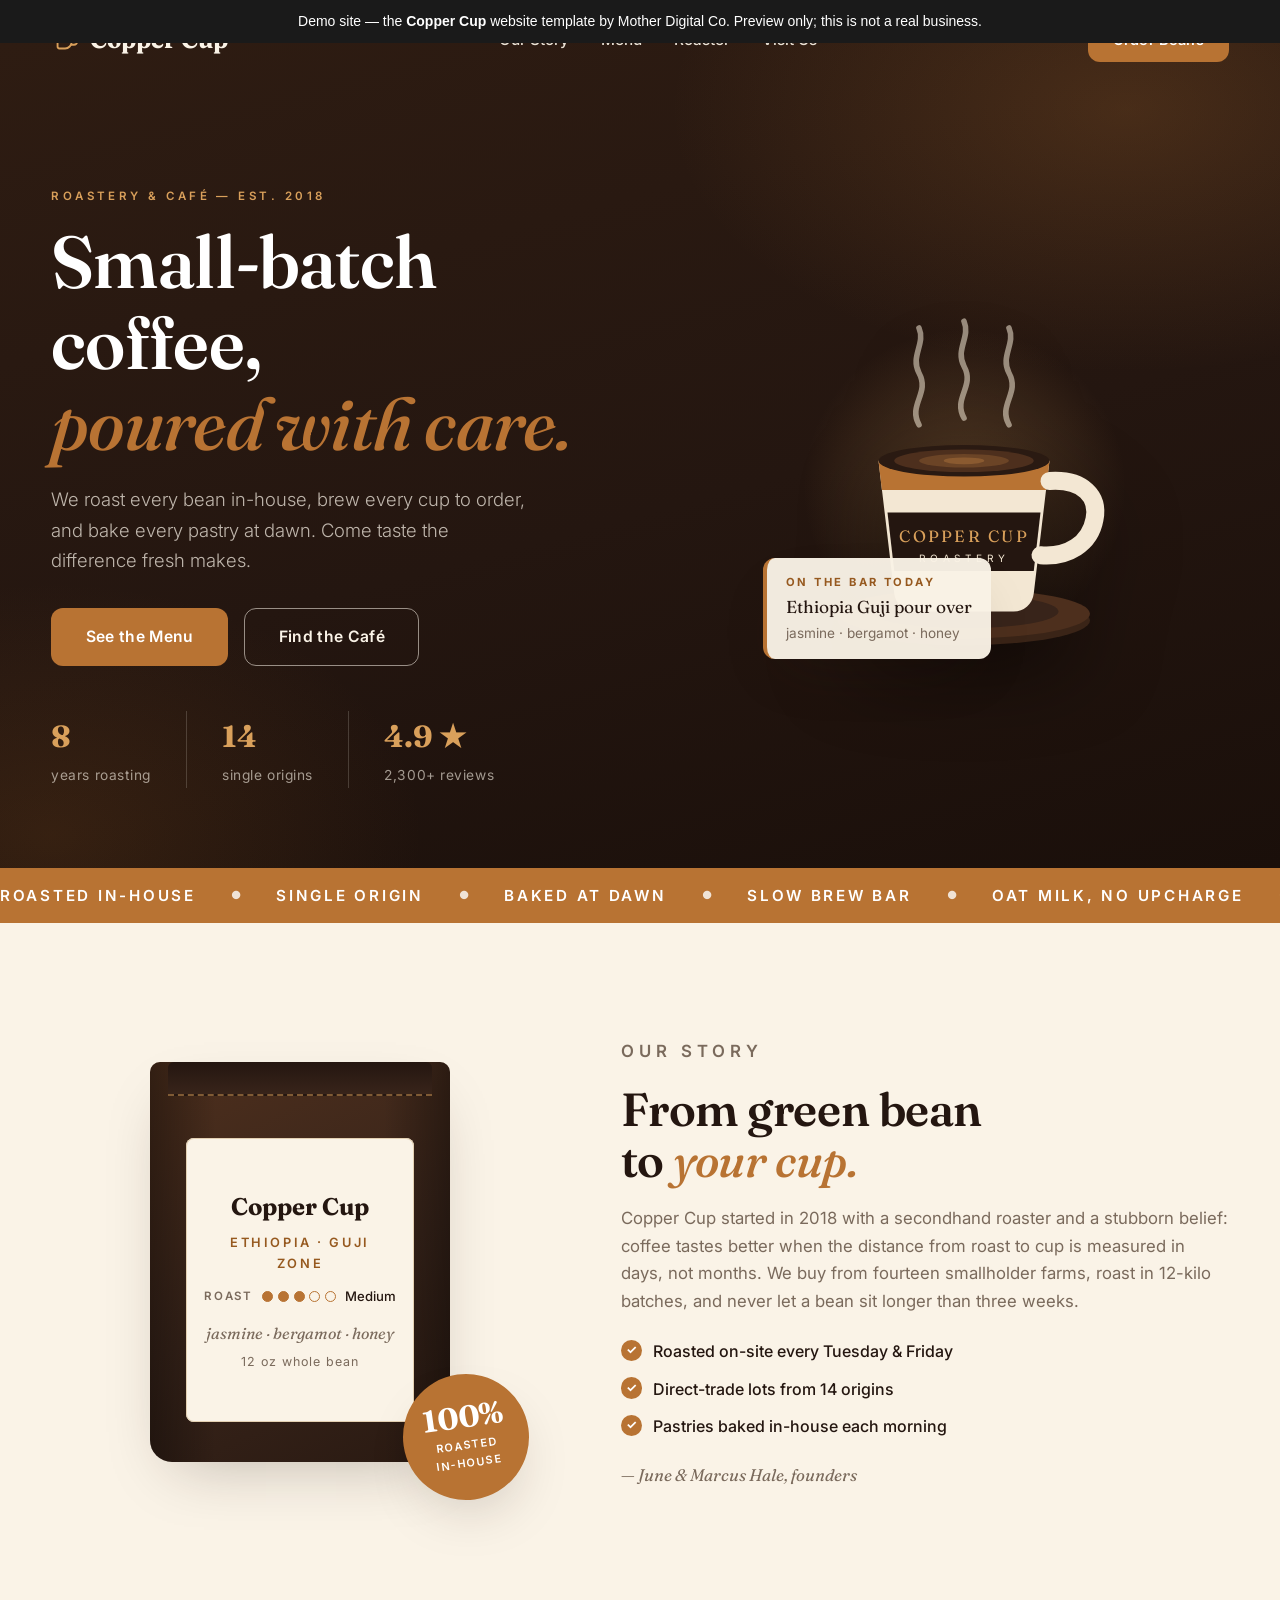
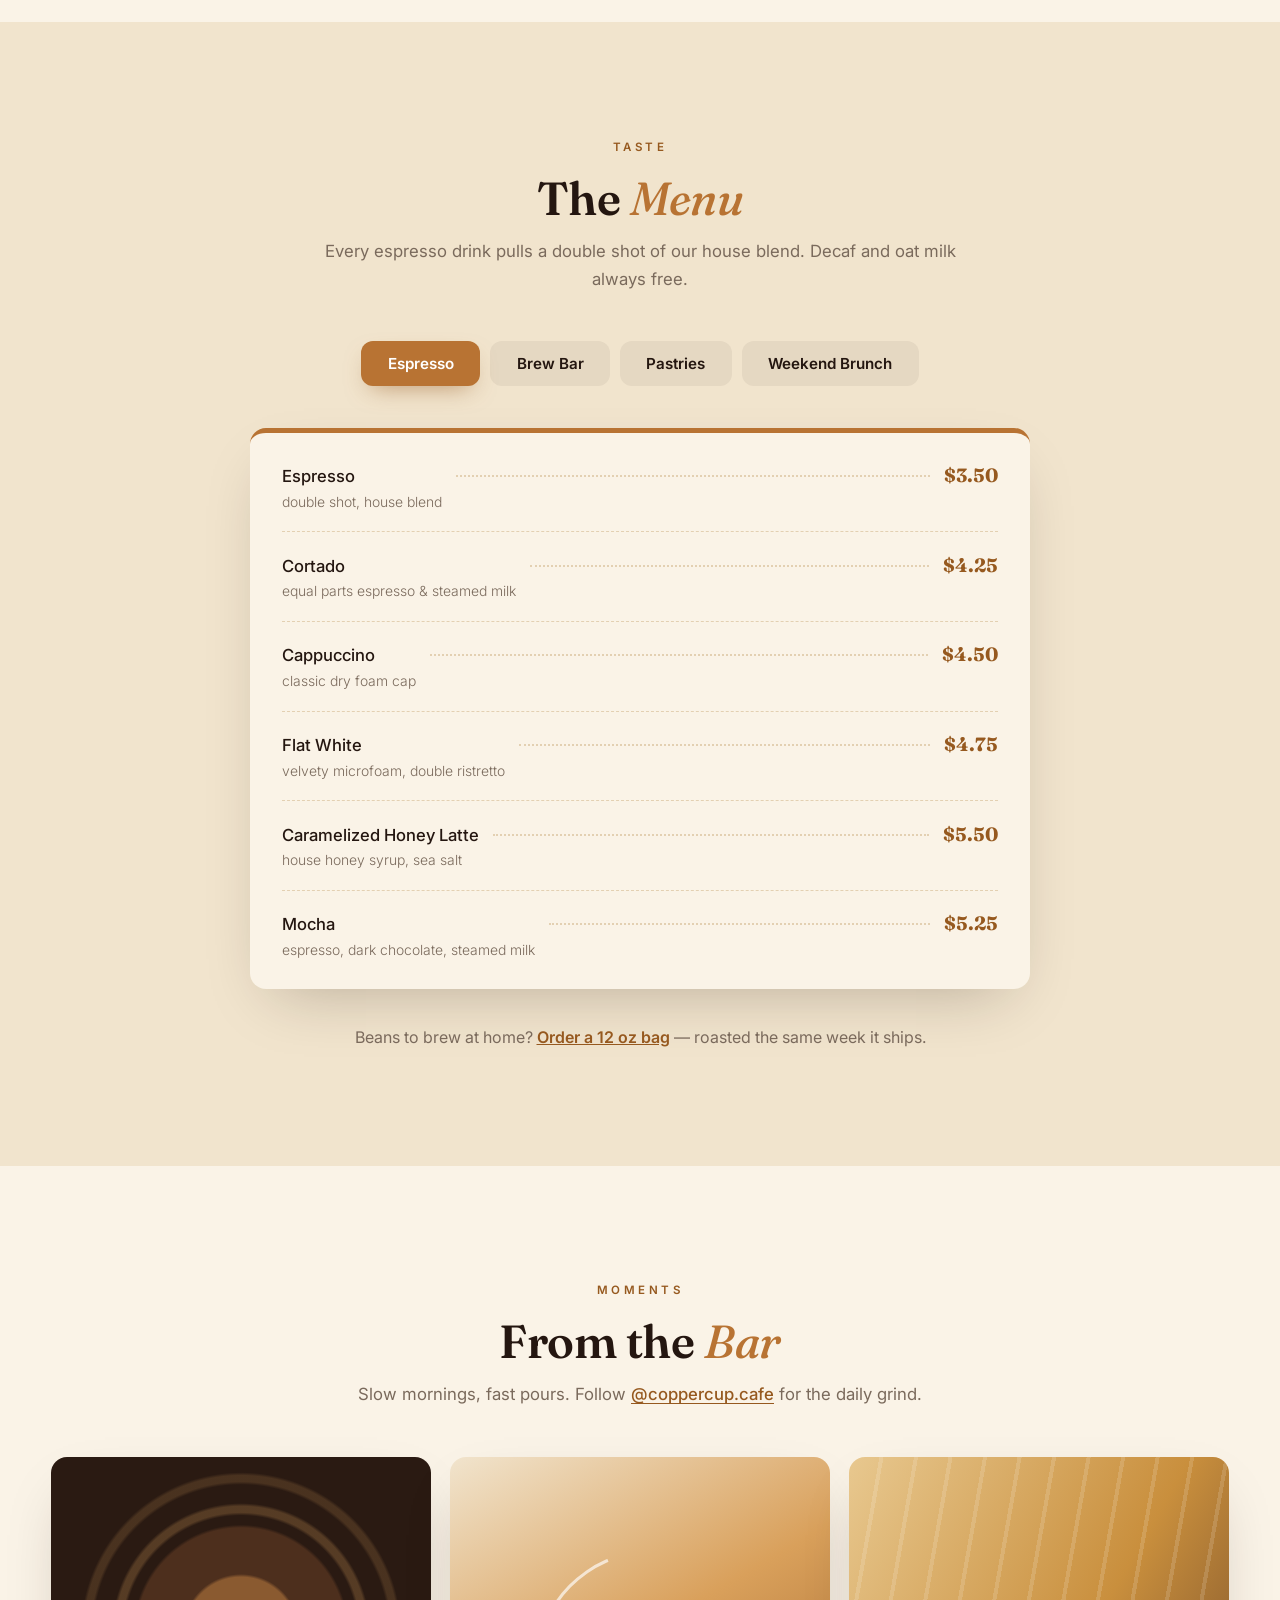
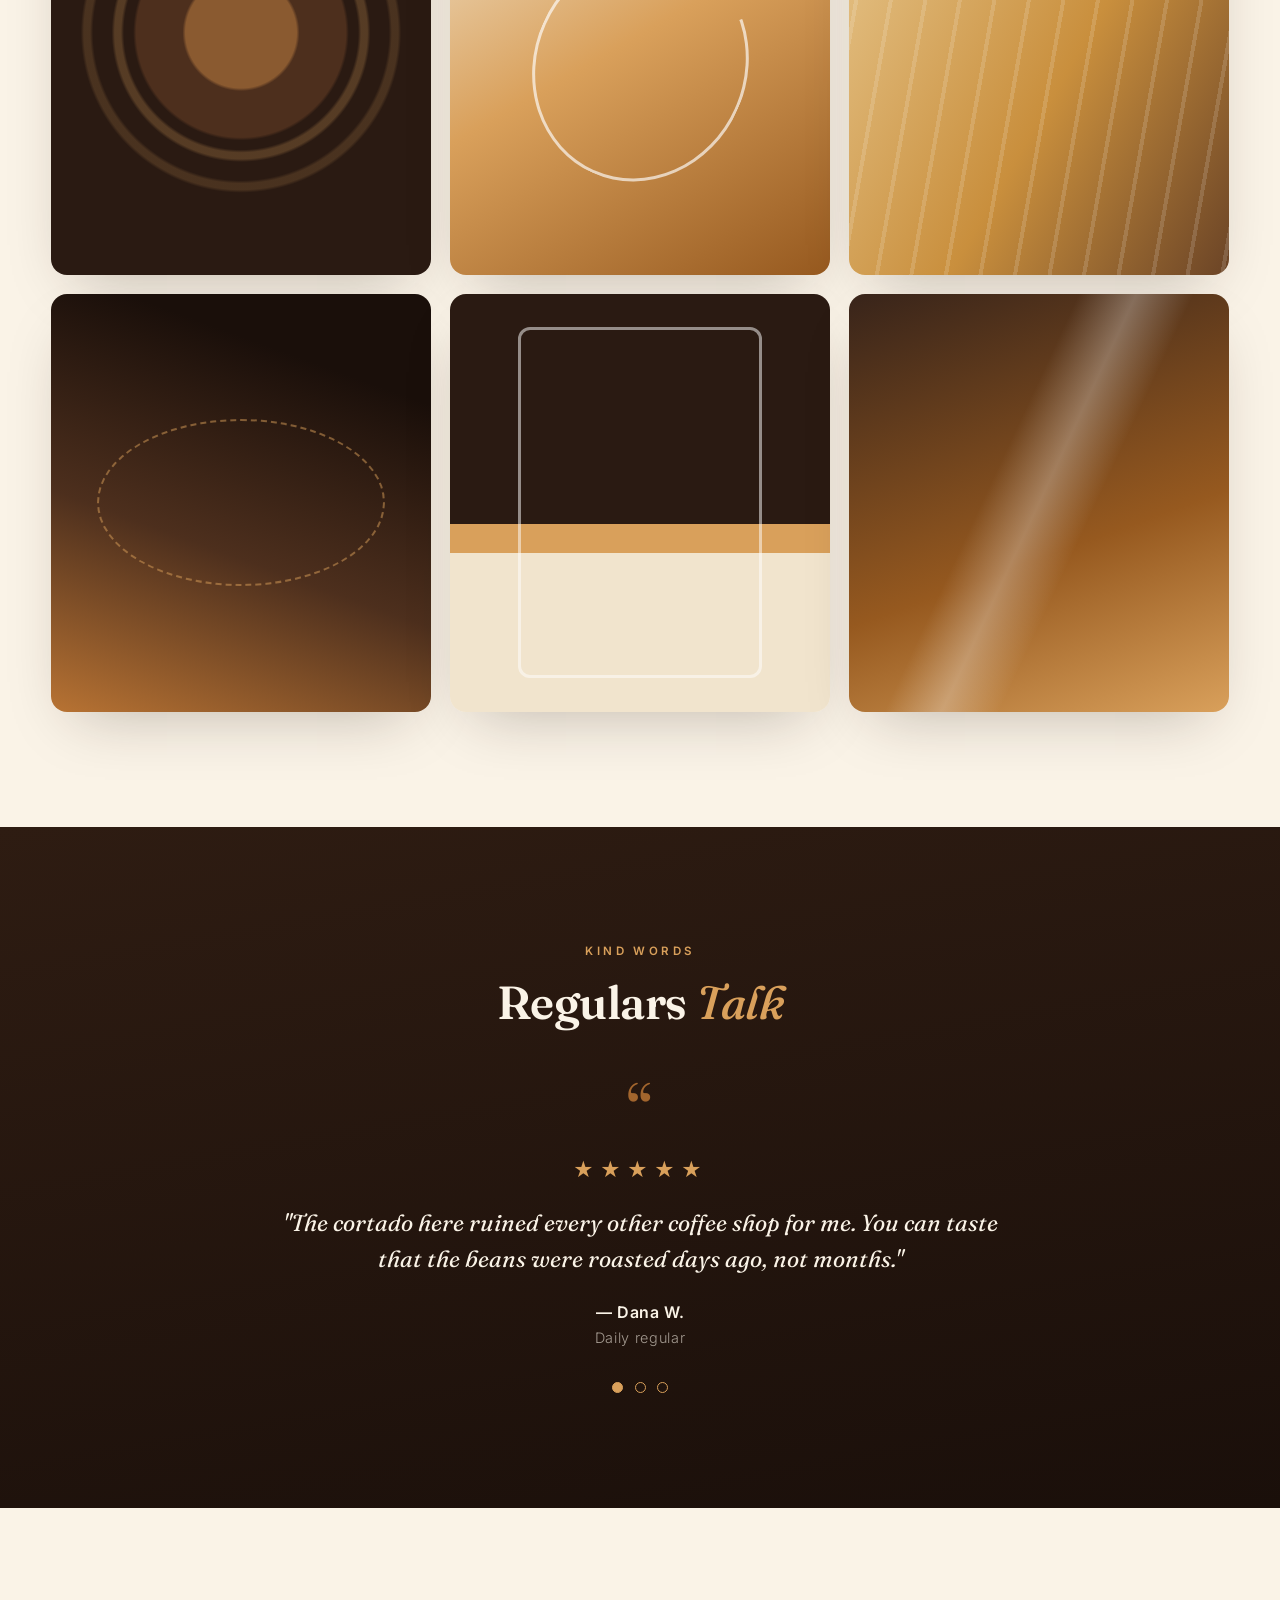
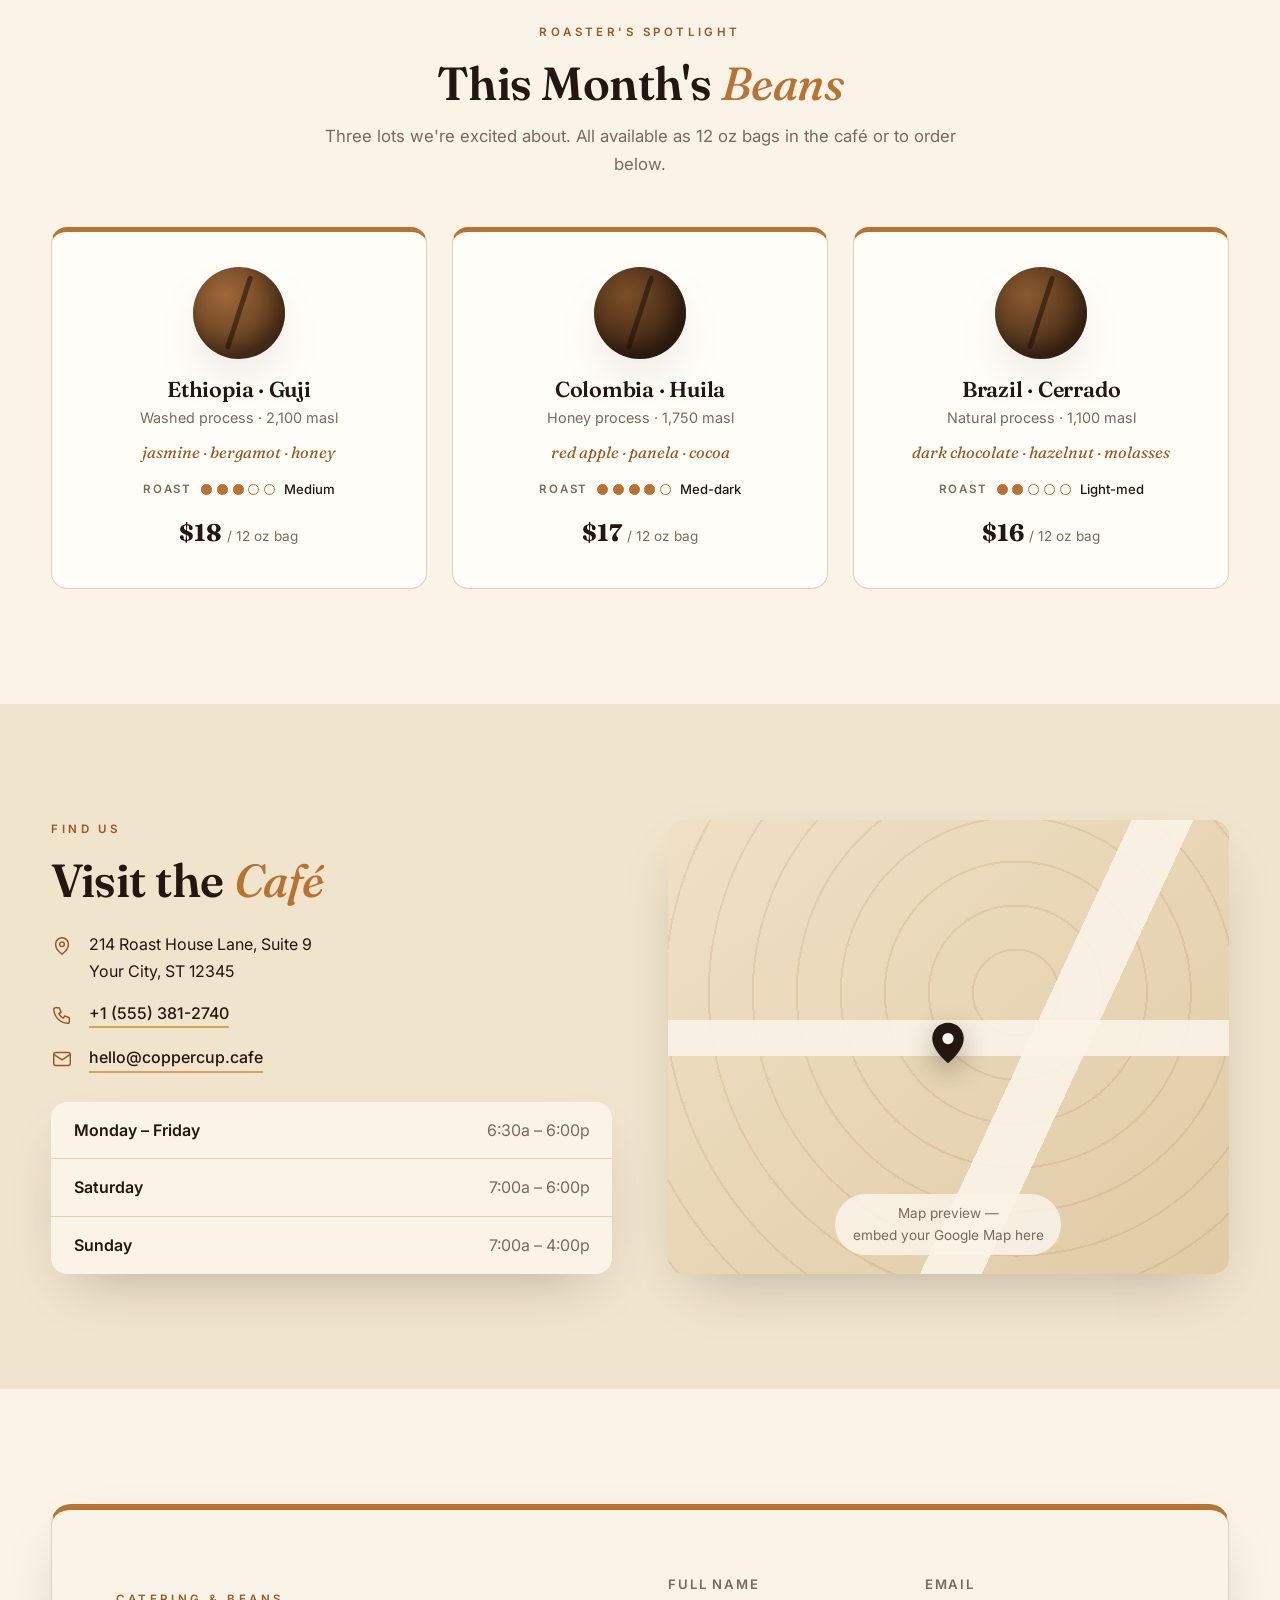
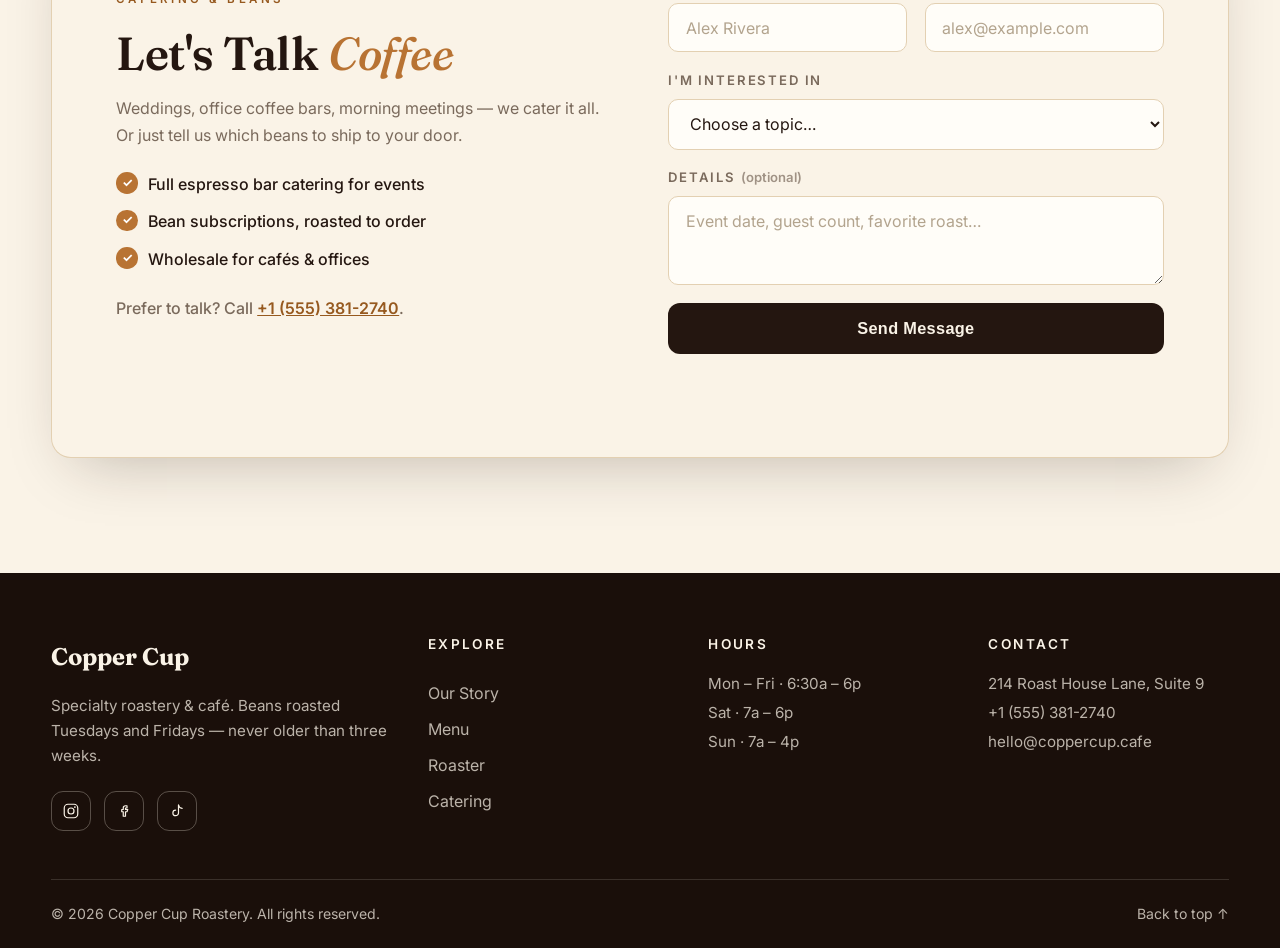
==== commit 7ae850a1: "Add demo-only banner" ====
--- a/copper-cup/index.html
+++ b/copper-cup/index.html
@@ -18,6 +18,7 @@
        7. COLORS & FONTS .: edit the :root variables in styles.css
        8. CONTACT FORM ...: point the form to Formspree/Basin —
                            see the comment above the <form> tag
+
        ============================================================ -->
 
   <link rel="preconnect" href="https://fonts.googleapis.com">
@@ -25,7 +26,7 @@
   <link href="https://fonts.googleapis.com/css2?family=Fraunces:ital,opsz,wght@0,9..144,400;0,9..144,500;0,9..144,600;0,9..144,700;1,9..144,400;1,9..144,500&family=Inter:wght@300;400;500;600&display=swap" rel="stylesheet">
   <link rel="stylesheet" href="styles.css">
 </head>
-<body>
+<body> <div style="background:#1a1a1a;color:#fff;text-align:center;padding:10px 16px;font-family:sans-serif;font-size:14px;position:relative;z-index:9999;">Demo site &mdash; the <strong>Copper Cup</strong> website template by Mother Digital Co. Preview only; this is not a real business.</div>
 
   <!-- ======================= HEADER ======================= -->
   <header class="site-header" id="siteHeader">
